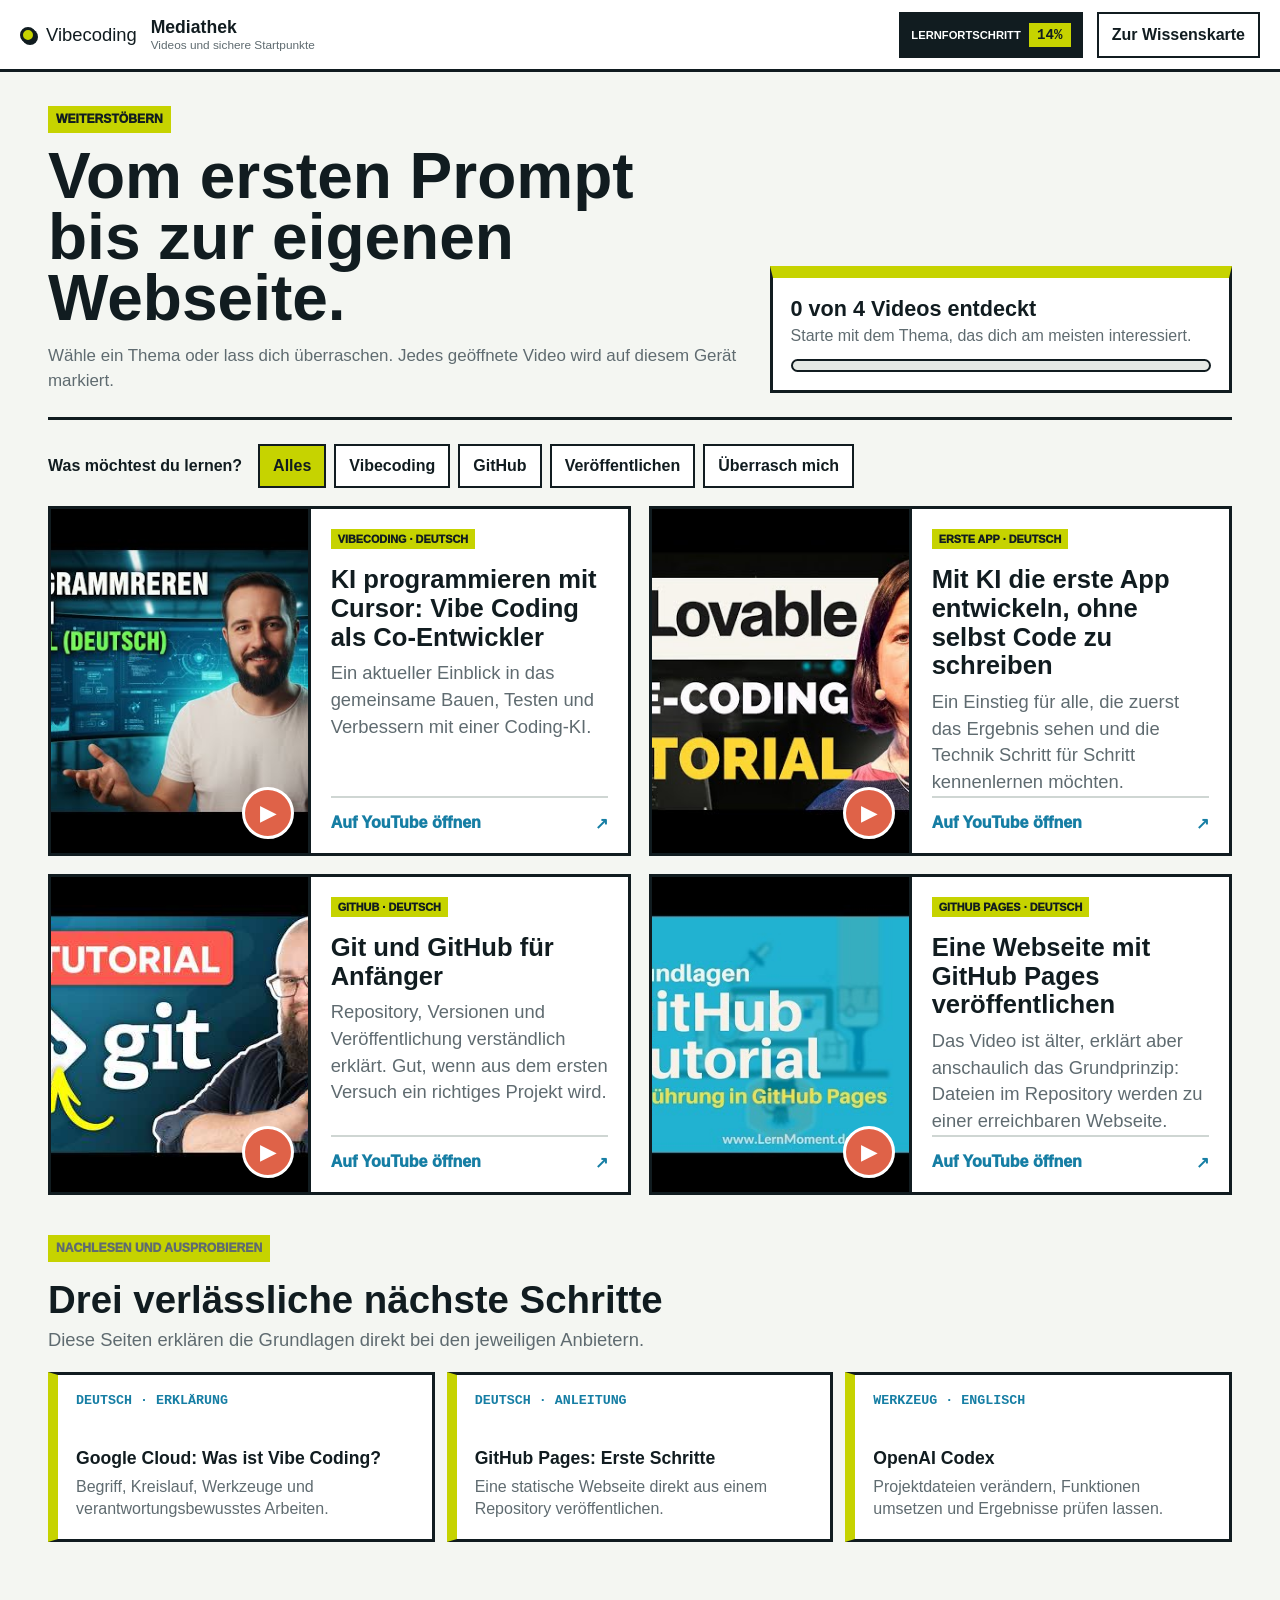
==== mediathek.html @ 38109a40 "Add files via upload" ====
<!doctype html>
<html lang="de-CH">
<head>
  <meta charset="utf-8">
  <meta name="viewport" content="width=device-width, initial-scale=1, viewport-fit=cover">
  <meta name="theme-color" content="#C6D300">
  <meta name="description" content="Deutschsprachige Videos und offizielle Anleitungen zu Vibecoding, GitHub und GitHub Pages.">
  <title>Vibecoding Mediathek</title>
  <link rel="manifest" href="manifest.json?v=4.2.1">
  <link rel="icon" href="icons/icon-192.svg" type="image/svg+xml">
  <link rel="apple-touch-icon" href="icons/icon-180.png">
  <link rel="stylesheet" href="style.css?v=4.2.1">
</head>
<body class="knowledge-page media-page">
  <a class="skip-link" href="#media-content">Zum Inhalt springen</a>

  <header class="media-header">
    <a class="knowledge-brand" href="wissen.html#uebersicht"><span aria-hidden="true"></span>Vibecoding</a>
    <div class="media-header-title"><b>Mediathek</b><span>Videos und sichere Startpunkte</span></div>
    <div class="learning-progress-control">
      <button class="learning-progress-button" id="learning-progress-button" type="button" aria-expanded="false" aria-controls="learning-progress-popover"><span>Lernfortschritt</span><b id="learning-progress-percent">14%</b></button>
      <div class="learning-progress-popover" id="learning-progress-popover" hidden><b id="learning-progress-summary">Schritt 1 von 7</b><span>Zurück zur Lernreise, um weiterzugehen.</span></div>
    </div>
    <a class="media-back" href="wissen.html#uebersicht">Zur Wissenskarte</a>
  </header>

  <main class="media-main" id="media-content">
    <section class="media-intro" aria-labelledby="media-title">
      <div>
        <p class="journey-kicker">Weiterstöbern</p>
        <h1 id="media-title">Vom ersten Prompt bis zur eigenen Webseite.</h1>
        <p>Wähle ein Thema oder lass dich überraschen. Jedes geöffnete Video wird auf diesem Gerät markiert.</p>
      </div>
      <div class="media-progress-card" aria-live="polite">
        <b id="media-progress-title">0 von 4 Videos entdeckt</b>
        <span id="media-progress-copy">Starte mit dem Thema, das dich am meisten interessiert.</span>
        <div class="media-meter" aria-hidden="true"><span id="media-progress-bar"></span></div>
      </div>
    </section>

    <nav class="media-controls" aria-label="Videos filtern">
      <b>Was möchtest du lernen?</b>
      <button class="media-filter is-active" type="button" data-filter="all" aria-pressed="true">Alles</button>
      <button class="media-filter" type="button" data-filter="vibe" aria-pressed="false">Vibecoding</button>
      <button class="media-filter" type="button" data-filter="github" aria-pressed="false">GitHub</button>
      <button class="media-filter" type="button" data-filter="publish" aria-pressed="false">Veröffentlichen</button>
      <button class="media-filter surprise-button" id="surprise-video" type="button">Überrasch mich</button>
    </nav>

    <section class="video-grid" id="video-grid" aria-label="Deutschsprachige Lernvideos">
      <a class="video-card" data-video="IMseojNtxkk" data-topic="vibe" href="https://www.youtube.com/watch?v=IMseojNtxkk" target="_blank" rel="noopener">
        <div class="video-thumb"><img src="images/videos/vibecoding-cursor.jpg" alt="Vorschaubild des Videos über Vibe Coding mit Cursor"><span class="video-play" aria-hidden="true">▶</span></div>
        <div class="video-copy"><span class="video-topic">Vibecoding · Deutsch</span><h2>KI programmieren mit Cursor: Vibe Coding als Co-Entwickler</h2><p>Ein aktueller Einblick in das gemeinsame Bauen, Testen und Verbessern mit einer Coding-KI.</p><span class="video-status"><span class="video-status-text">Auf YouTube öffnen</span><span aria-hidden="true">↗</span></span></div>
      </a>

      <a class="video-card" data-video="yMxw_5gCpaw" data-topic="vibe" href="https://www.youtube.com/watch?v=yMxw_5gCpaw" target="_blank" rel="noopener">
        <div class="video-thumb"><img src="images/videos/vibecoding-erste-app.jpg" alt="Vorschaubild des Tutorials zur ersten App ohne Code"><span class="video-play" aria-hidden="true">▶</span></div>
        <div class="video-copy"><span class="video-topic">Erste App · Deutsch</span><h2>Mit KI die erste App entwickeln, ohne selbst Code zu schreiben</h2><p>Ein Einstieg für alle, die zuerst das Ergebnis sehen und die Technik Schritt für Schritt kennenlernen möchten.</p><span class="video-status"><span class="video-status-text">Auf YouTube öffnen</span><span aria-hidden="true">↗</span></span></div>
      </a>

      <a class="video-card" data-video="a0_AcknhqDY" data-topic="github" href="https://www.youtube.com/watch?v=a0_AcknhqDY" target="_blank" rel="noopener">
        <div class="video-thumb"><img src="images/videos/github-anfaenger.jpg" alt="Vorschaubild des Git- und GitHub-Tutorials für Anfänger"><span class="video-play" aria-hidden="true">▶</span></div>
        <div class="video-copy"><span class="video-topic">GitHub · Deutsch</span><h2>Git und GitHub für Anfänger</h2><p>Repository, Versionen und Veröffentlichung verständlich erklärt. Gut, wenn aus dem ersten Versuch ein richtiges Projekt wird.</p><span class="video-status"><span class="video-status-text">Auf YouTube öffnen</span><span aria-hidden="true">↗</span></span></div>
      </a>

      <a class="video-card" data-video="TvJXACCwkC8" data-topic="github publish" href="https://www.youtube.com/watch?v=TvJXACCwkC8" target="_blank" rel="noopener">
        <div class="video-thumb"><img src="images/videos/github-pages.jpg" alt="Vorschaubild der Einführung in GitHub Pages"><span class="video-play" aria-hidden="true">▶</span></div>
        <div class="video-copy"><span class="video-topic">GitHub Pages · Deutsch</span><h2>Eine Webseite mit GitHub Pages veröffentlichen</h2><p>Das Video ist älter, erklärt aber anschaulich das Grundprinzip: Dateien im Repository werden zu einer erreichbaren Webseite.</p><span class="video-status"><span class="video-status-text">Auf YouTube öffnen</span><span aria-hidden="true">↗</span></span></div>
      </a>
    </section>

    <section class="resource-section" aria-labelledby="resource-title">
      <p class="journey-kicker">Nachlesen und ausprobieren</p>
      <h2 id="resource-title">Drei verlässliche nächste Schritte</h2>
      <p>Diese Seiten erklären die Grundlagen direkt bei den jeweiligen Anbietern.</p>
      <div class="resource-grid">
        <a class="resource-card" data-resource="google-vibe" href="https://cloud.google.com/discover/what-is-vibe-coding?hl=de" target="_blank" rel="noopener"><small>Deutsch · Erklärung</small><b>Google Cloud: Was ist Vibe Coding?</b><span>Begriff, Kreislauf, Werkzeuge und verantwortungsbewusstes Arbeiten.</span></a>
        <a class="resource-card" data-resource="github-pages" href="https://docs.github.com/de/pages/getting-started-with-github-pages" target="_blank" rel="noopener"><small>Deutsch · Anleitung</small><b>GitHub Pages: Erste Schritte</b><span>Eine statische Webseite direkt aus einem Repository veröffentlichen.</span></a>
        <a class="resource-card" data-resource="openai-codex" href="https://openai.com/codex/" target="_blank" rel="noopener"><small>Werkzeug · Englisch</small><b>OpenAI Codex</b><span>Projektdateien verändern, Funktionen umsetzen und Ergebnisse prüfen lassen.</span></a>
      </div>
    </section>
  </main>

  <div class="discovery-toast" id="discovery-toast" role="status" aria-live="polite" hidden></div>
  <script src="mediathek.js?v=4.2.1"></script>
</body>
</html>
---- style.css ----
:root {
  --paper: #f7f8f4;
  --ink: #111c20;
  --muted: #5f6b70;
  --lime: #c6d300;
  --lime-soft: #f2f5c8;
  --blue: #167ea4;
  --blue-soft: #dbeef4;
  --coral: #df6248;
  --coral-soft: #f7ddd6;
  --panel: #ffffff;
  --line: #cfd6d3;
  --border: 3px solid var(--ink);
  --shadow: 6px 6px 0 var(--ink);
  --radius: 6px;
  --display: "Arial Black", "Helvetica Neue", Arial, sans-serif;
  --body: "Segoe UI", Arial, sans-serif;
  --mono: "Cascadia Mono", Consolas, monospace;
}

* { box-sizing: border-box; }
html { min-height: 100%; scroll-behavior: smooth; }
body {
  min-height: 100%;
  margin: 0;
  background: var(--paper);
  color: var(--ink);
  font-family: var(--body);
  letter-spacing: 0;
}
body.deck-page { overflow: hidden; }
button, textarea { font: inherit; }
button, a { -webkit-tap-highlight-color: transparent; }
a { color: inherit; text-decoration-thickness: 2px; text-underline-offset: 4px; }
:focus-visible { outline: 4px solid var(--blue); outline-offset: 4px; }

.skip-link {
  position: fixed;
  z-index: 100;
  top: 12px;
  left: 12px;
  transform: translateY(-180%);
  padding: 10px 14px;
  border: var(--border);
  background: var(--lime);
  font-weight: 800;
}
.skip-link:focus { transform: translateY(0); }

/* Präsentationssteuerung */
.deck-top {
  position: fixed;
  z-index: 40;
  top: 0;
  right: 0;
  left: 0;
  display: grid;
  grid-template-columns: 1fr auto auto auto;
  align-items: center;
  gap: 12px;
  height: 50px;
  padding: 8px 18px;
  pointer-events: none;
}
.progress { height: 8px; overflow: hidden; border: 2px solid var(--ink); background: var(--panel); }
.progress span { display: block; width: 0; height: 100%; background: var(--lime); transition: width 180ms ease; }
.counter {
  min-width: 88px;
  padding: 6px 10px;
  border: 2px solid var(--ink);
  background: var(--panel);
  box-shadow: 3px 3px 0 var(--ink);
  font-family: var(--mono);
  font-size: .875rem;
  font-weight: 800;
  text-align: center;
}
.icon-btn {
  pointer-events: auto;
  width: 40px;
  height: 40px;
  border: 2px solid var(--ink);
  border-radius: 4px;
  background: var(--lime);
  box-shadow: 3px 3px 0 var(--ink);
  color: var(--ink);
  cursor: pointer;
}
.grid-icon { display: grid; grid-template-columns: repeat(2, 8px); place-content: center; gap: 4px; }
.grid-icon span { width: 8px; height: 8px; background: var(--ink); }
.fullscreen-icon { display: grid; place-items: center; font-family: Arial, sans-serif; font-size: 1.6rem; font-weight: 900; line-height: 1; }

.deck { position: relative; width: 100vw; height: 100vh; }
.slide {
  position: absolute;
  inset: 0;
  display: none;
  overflow: hidden;
  padding: 68px 72px 78px;
  background: var(--paper);
}
.slide.is-active { display: block; animation: slide-in 180ms ease-out; }
@keyframes slide-in { from { opacity: 0; transform: translateX(12px); } to { opacity: 1; transform: translateX(0); } }

h1, h2, h3 { min-width: 0; margin: 0; font-family: var(--display); font-weight: 900; letter-spacing: 0; }
h1 { max-width: 980px; font-size: 5.7rem; line-height: .97; }
h2 { max-width: 1160px; font-size: 3.4rem; line-height: 1.03; }
h3 { font-size: 1.5rem; line-height: 1.14; }
p, li { font-size: 1.15rem; line-height: 1.42; }
.lead { max-width: 940px; font-size: 1.45rem; line-height: 1.36; font-weight: 700; }
.eyebrow {
  display: inline-block;
  margin: 0 0 16px;
  padding: 7px 10px;
  border: 2px solid var(--ink);
  border-radius: 3px;
  background: var(--lime);
  box-shadow: 3px 3px 0 var(--ink);
  font-family: var(--mono);
  font-size: .88rem;
  font-weight: 900;
  text-transform: uppercase;
}
.click-hint { margin: 16px 0 0; color: var(--muted); font-size: .95rem; font-weight: 700; }

/* Titelfolie */
.title-slide { padding: 0; }
.title-photo { position: absolute; inset: 0; background: var(--ink) url("images/hero-workshop.png") center / cover no-repeat; }
.title-veil { position: absolute; inset: 0 auto 0 0; width: 63%; background: rgba(17, 28, 32, .93); }
.title-copy { position: relative; z-index: 2; display: grid; align-content: center; width: 60%; height: 100%; padding: 78px 40px 78px 72px; color: #fff; }
.title-copy .lead { margin-bottom: 0; color: #f1f2ea; }
.vibecoding-mark { margin: 0 0 16px; color: var(--lime); font-family: var(--mono); font-size: 1.35rem; font-weight: 900; text-transform: uppercase; }
.title-event-bar { width: fit-content; max-width: 100%; margin: 0 0 28px; padding: 10px 15px; background: var(--lime); color: var(--ink); font-family: var(--mono); font-size: .92rem; font-weight: 950; text-transform: uppercase; }
.title-whisper { margin: 18px 0 0; color: #f1f2ea; font-size: clamp(1rem, 1.45vw, 1.35rem); font-weight: 650; }

/* Wunsch */
.wish-flow { display: grid; grid-template-columns: minmax(0, 1fr) 48px minmax(0, 1fr) 48px minmax(0, 1fr); align-items: center; gap: 16px; margin-top: 58px; }
.wish-flow article { min-height: 230px; padding: 28px; border-top: 11px solid var(--lime); background: var(--panel); }
.wish-flow article:nth-of-type(2) { border-top-color: var(--blue); }
.wish-flow article:nth-of-type(3) { border-top-color: var(--coral); }
.wish-flow span { display: block; color: var(--muted); font-family: var(--mono); font-size: 1.1rem; font-weight: 900; }
.wish-flow strong { display: block; margin-top: 28px; font-family: var(--display); font-size: 2rem; }
.wish-flow small { display: block; margin-top: 12px; color: var(--muted); font-size: 1.05rem; line-height: 1.4; }
.wish-flow article em { display: inline-block; margin-top: 18px; padding: 4px 8px; border: 2px solid var(--ink); background: #fff; font-family: var(--mono); font-style: normal; font-weight: 900; }
.wish-flow > b { display: grid; justify-items: center; gap: 5px; font-size: 2.2rem; text-align: center; }
.wish-flow > b span { color: var(--blue); font-family: var(--mono); font-size: .72rem; text-transform: uppercase; }
.wish-flow > b i { font-style: normal; }

/* Entwicklung der Plattform */
.platform-slide .lead { margin-bottom: 0; }
.platform-timeline { position: relative; display: grid; grid-template-columns: repeat(6, minmax(110px, 1fr)) minmax(120px, .8fr); align-items: start; gap: 0; margin-top: 70px; }
.platform-timeline::before { position: absolute; top: 38px; right: 8%; left: 4%; height: 4px; background: var(--ink); content: ""; }
.platform-step { position: relative; z-index: 1; min-width: 0; border: 0; background: transparent; color: var(--ink); cursor: pointer; text-align: center; }
.platform-step span { display: grid; place-items: center; width: 78px; height: 78px; margin: 0 auto 18px; border: 4px solid var(--ink); border-radius: 50%; background: var(--panel); box-shadow: 5px 5px 0 var(--ink); font-family: var(--mono); font-size: 1.55rem; font-weight: 900; transition: transform 140ms ease, background 140ms ease; }
.platform-step:hover span, .platform-step:focus-visible span { transform: translateY(-5px); background: var(--lime); }
.platform-step b { display: block; font-size: 1.02rem; line-height: 1.2; }
.timeline-more { position: relative; z-index: 1; text-align: center; }
.timeline-more span { display: block; width: 100%; height: 4px; margin-top: 37px; border-top: 4px dotted var(--ink); }
.timeline-more b { display: block; margin-top: 35px; color: var(--muted); font-size: 1rem; }
.platform-preview { position: absolute; z-index: 8; inset: 150px 42px 38px; display: grid; grid-template-rows: auto minmax(0, 1fr); gap: 12px; padding: 18px; border: 4px solid var(--ink); background: rgba(247, 248, 244, .97); box-shadow: 9px 9px 0 var(--lime); pointer-events: none; }
.platform-preview[hidden] { display: none; }
.platform-preview-copy { display: grid; grid-template-columns: 56px minmax(0, 1fr); align-items: center; gap: 14px; }
.platform-preview-copy > span { display: grid; place-items: center; width: 50px; height: 50px; border-radius: 50%; background: var(--ink); color: var(--lime); font-family: var(--mono); font-weight: 900; }
.platform-preview-copy b { display: block; font-family: var(--display); font-size: 1.25rem; }
.platform-preview-copy p { margin: 3px 0 0; color: var(--muted); font-size: .92rem; }
.platform-preview-gallery { display: grid; grid-template-columns: minmax(0, 1fr); align-items: center; justify-items: center; gap: 18px; min-height: 0; }
.platform-preview-gallery.has-two { grid-template-columns: 1fr 1fr; }
.device-frame { display: grid; justify-items: center; min-width: 0; max-width: 100%; height: 100%; margin: 0; }
.device-frame > div { position: relative; display: grid; place-items: center; min-width: 0; max-width: 100%; min-height: 0; overflow: hidden; background: #10181c; }
.device-frame.desktop > div { width: min(100%, 940px); height: calc(100% - 34px); padding: 20px 10px 12px; border: 5px solid #10181c; border-radius: 10px 10px 4px 4px; }
.device-frame.desktop > div::before { position: absolute; top: 7px; left: 50%; width: 7px; height: 7px; border-radius: 50%; background: #9ba5a2; content: ""; transform: translateX(-50%); }
.device-frame.desktop > div::after { position: absolute; right: 25%; bottom: -13px; left: 25%; height: 13px; background: #10181c; content: ""; }
.device-frame.mobile > div { width: min(100%, 245px); height: calc(100% - 34px); padding: 18px 6px; border: 5px solid #10181c; border-radius: 26px; }
.device-frame.mobile > div::before { position: absolute; z-index: 2; top: 6px; left: 50%; width: 46px; height: 5px; border-radius: 8px; background: #75817e; content: ""; transform: translateX(-50%); }
.device-frame img { display: block; width: 100%; height: 100%; background: #fff; object-fit: contain; }
.device-frame figcaption { align-self: end; padding-top: 7px; color: var(--muted); font-size: .74rem; font-weight: 800; text-align: center; }

/* Bild der Woche */
.story-slide { padding: 0; background: var(--ink); color: #fff; }
.story-photo { position: absolute; inset: 0; background: url("images/bild-der-woche-story-tobias.png") center / cover no-repeat; }
.story-copy { position: absolute; z-index: 2; top: 58px; right: 0; left: 0; display: grid; grid-template-columns: minmax(0, 1.2fr) minmax(300px, .8fr); align-items: center; gap: 36px; width: auto; min-height: 0; padding: 20px 72px 22px; background: rgba(17, 28, 32, .89); }
.story-title, .story-action { min-width: 0; }
.story-copy .eyebrow { margin-bottom: 9px; }
.story-copy h2 { font-size: 2.7rem; }
.story-copy .lead { margin: 0; color: #eef0ea; font-size: 1.18rem; }
.switch-link { display: inline-flex; align-items: center; gap: 26px; min-height: 52px; margin-top: 18px; padding: 14px 18px; border: 3px solid #fff; background: var(--lime); color: var(--ink); font-weight: 900; text-decoration: none; }
.story-labels { position: absolute; z-index: 3; right: 0; bottom: 84px; left: 0; display: grid; grid-template-columns: repeat(3, 1fr); gap: 8px; padding: 0 24px; }
.story-labels span { padding: 8px 10px; background: rgba(17, 28, 32, .9); color: #fff; font-size: .95rem; font-weight: 900; text-align: center; }

/* Kreislauf */
.cycle-slide h2 { position: relative; z-index: 2; }
.presentation-cycle { position: relative; width: 580px; height: 580px; margin: 12px auto 0; }
.presentation-cycle-track { position: absolute; inset: 0; transform: rotate(var(--deck-cycle-turn)); transition: transform 650ms cubic-bezier(.2, .85, .25, 1); }
.presentation-cycle .cycle-ring { position: absolute; inset: 82px; border: 5px dashed var(--ink); border-radius: 50%; }
.cycle-node { position: absolute; z-index: 3; display: grid; place-content: center; width: 138px; height: 138px; border: 4px solid var(--ink); border-radius: 50%; background: var(--panel); box-shadow: 5px 5px 0 var(--ink); color: var(--ink); cursor: pointer; text-align: center; transition: transform 140ms ease, background 140ms ease; }
.cycle-node:hover, .cycle-node:focus-visible { transform: scale(1.05); }
.cycle-node.is-active { background: var(--lime); }
.cycle-node.is-active::after { position: absolute; top: -10px; left: 50%; width: 16px; height: 16px; border: 3px solid var(--ink); border-radius: 50%; background: var(--coral); content: ""; transform-origin: 0 79px; animation: cycle-marker 650ms ease both; }
@keyframes cycle-marker { from { transform: rotate(-120deg); } to { transform: rotate(0); } }
.cycle-node-copy { display: grid; place-items: center; }
.cycle-node small { font-family: var(--mono); font-size: .78rem; font-weight: 900; }
.cycle-node b { display: block; margin-top: 4px; font-size: 1rem; }
.cycle-top { top: 6px; left: 221px; }
.cycle-right { top: 221px; right: 6px; }
.cycle-bottom { bottom: 6px; left: 221px; }
.cycle-left { top: 221px; left: 6px; }
.cycle-core { position: absolute; z-index: 2; top: 174px; left: 174px; display: grid; place-content: center; width: 232px; height: 232px; padding: 28px; border-radius: 50%; background: var(--ink); color: #fff; text-align: center; }
.cycle-core strong { color: var(--lime); font-family: var(--display); font-size: 1.45rem; }
.cycle-core p { margin: 12px 0 0; font-size: 1rem; }
.cycle-direction { display: block; margin-bottom: 7px; color: var(--lime); font-size: 1.65rem; font-weight: 900; }

/* Projektordner */
.folder-layout { display: grid; grid-template-columns: minmax(300px, .8fr) minmax(460px, 1.2fr); gap: 70px; align-items: center; max-width: 1120px; margin-top: 44px; }
.folder-shell { position: relative; padding: 52px 24px 20px; border: var(--border); background: var(--lime-soft); box-shadow: var(--shadow); }
.folder-tab { position: absolute; top: -22px; left: -3px; padding: 11px 24px; border: var(--border); background: var(--lime); font-family: var(--mono); font-weight: 900; }
.file-row { display: grid; grid-template-columns: 1fr auto; align-items: center; width: 100%; min-height: 56px; padding: 10px 12px; border: 0; border-bottom: 2px solid var(--line); background: transparent; color: var(--ink); cursor: pointer; text-align: left; }
.file-row:last-child { border-bottom: 0; }
.file-row:hover { background: var(--panel); }
.file-row code { font-family: var(--mono); font-size: 1.05rem; font-weight: 900; }
.file-row span { color: var(--muted); font-weight: 700; }
.file-live-preview { display: grid; grid-template-columns: minmax(280px, .9fr) minmax(260px, 1.1fr); align-items: center; gap: 24px; padding: 22px; border: 3px solid var(--ink); border-left: 12px solid var(--lime); background: #fff; }
.mini-browser { display: grid; grid-template-columns: repeat(3, 8px); gap: 5px; align-content: start; min-height: 245px; padding: 10px; border: 4px solid var(--ink); border-radius: 8px 8px 2px 2px; background: #dce2df; }
.mini-browser > span { width: 8px; height: 8px; border-radius: 50%; background: var(--muted); }
.mini-page { grid-column: 1 / -1; display: grid; align-content: center; justify-items: start; gap: 12px; min-height: 205px; margin-top: 3px; padding: 22px; overflow: hidden; background: #fff; }
.mini-page i { width: 52px; height: 8px; background: var(--lime); }
.mini-page b { font-size: 1.15rem; }
.mini-page p { width: 86%; height: 34px; margin: 0; border-top: 5px solid #dce2df; border-bottom: 5px solid #dce2df; }
.mini-page button { min-height: 34px; padding: 5px 12px; border: 2px solid var(--ink); background: var(--lime); font-weight: 900; }
.file-live-preview[data-file-mode="css"] .mini-page { background: #edf5f7; box-shadow: inset 12px 0 0 var(--blue); }
.file-live-preview[data-file-mode="css"] .mini-page b { color: var(--blue); }
.file-live-preview[data-file-mode="js"] .mini-page button { animation: mini-button 750ms ease infinite alternate; }
.file-live-preview[data-file-mode="images"] .mini-page p { width: 100%; height: 92px; border: 0; background: #e8ece9 url("images/hero-workshop.png") center / contain no-repeat; }
@keyframes mini-button { to { transform: translateX(20px); background: var(--coral); } }
.file-preview-copy span { display: inline-block; padding: 5px 8px; background: var(--ink); color: var(--lime); font-family: var(--mono); font-weight: 900; }
.file-preview-copy b { display: block; margin-top: 17px; font-family: var(--display); font-size: 1.35rem; line-height: 1.2; }
.file-preview-copy p { margin: 11px 0 0; color: var(--muted); line-height: 1.45; }

/* Veröffentlichung */
.publish-routes { display: grid; grid-template-columns: repeat(3, 1fr); gap: 30px; max-width: 1180px; margin-top: 38px; }
.publish-routes article { padding-top: 22px; border-top: 10px solid var(--lime); }
.publish-routes article:nth-child(2) { border-top-color: var(--blue); }
.publish-routes article:nth-child(3) { border-top-color: var(--coral); }
.route-number { margin: 0 0 12px; color: var(--muted); font-family: var(--mono); font-weight: 900; }
.publish-routes h3 { font-size: 2rem; }
.publish-routes ol { padding-left: 24px; }
.publish-routes li { margin: 8px 0; }
.publish-routes a { display: inline-flex; align-items: center; min-height: 44px; margin-top: 6px; font-weight: 900; }

/* Unterrichtsideen */
.idea-circles { display: grid; grid-template-columns: repeat(6, 150px); justify-content: center; gap: 22px; margin-top: 82px; }
.idea-circles span { display: grid; place-items: center; width: 150px; height: 150px; padding: 18px; border: 4px solid var(--ink); border-radius: 50%; background: var(--panel); box-shadow: 6px 6px 0 var(--ink); font-family: var(--display); font-size: 1.05rem; line-height: 1.18; text-align: center; }
.idea-circles span:nth-child(2), .idea-circles span:nth-child(5) { background: var(--lime); }
.idea-circles span:nth-child(3), .idea-circles span:nth-child(6) { background: var(--blue-soft); }

/* Werkzeuge und Prompt */
.quick-tools { display: grid; grid-template-columns: repeat(3, 1fr); gap: 18px; max-width: 1040px; margin-top: 44px; }
.quick-tools a { min-height: 104px; padding: 18px 20px; border-left: 9px solid var(--lime); background: var(--panel); text-decoration: none; }
.quick-tools a:hover { outline: 3px solid var(--ink); }
.quick-tools b { display: block; font-family: var(--display); font-size: 1.35rem; }
.quick-tools span { display: block; margin-top: 7px; color: var(--muted); }
.prompt-strip { position: relative; max-width: 1040px; margin-top: 30px; border: var(--border); background: var(--ink); color: #fff; }
.prompt-strip pre { min-height: 140px; margin: 0; padding: 24px 210px 24px 24px; white-space: pre-wrap; font-family: var(--mono); font-size: 1rem; line-height: 1.55; }
.copy-btn { position: absolute; top: 22px; right: 22px; min-height: 46px; padding: 10px 14px; border: 2px solid #fff; background: var(--lime); color: var(--ink); font-weight: 900; cursor: pointer; }

/* Einordnung */
.balance-grid { display: grid; grid-template-columns: 1fr 1fr; gap: 28px; max-width: 1100px; margin-top: 42px; }
.balance-grid article { min-height: 168px; padding: 26px; border: var(--border); }
.balance-grid .positive { background: var(--lime-soft); }
.balance-grid .careful { background: var(--coral-soft); }
.balance-grid p { margin-bottom: 0; }
.balance-grid ul { margin: 14px 0 0; padding-left: 22px; }
.balance-grid li { margin: 10px 0; }
blockquote { max-width: 1080px; margin: 34px 0 0; padding: 20px 24px; border-left: 10px solid var(--lime); background: var(--panel); font-size: 1.35rem; font-weight: 800; line-height: 1.42; }

/* Rückkehr zu Codex */
.check-slide { background: var(--ink); color: #fff; }
.check-slide .lead { color: #e6e9e6; }
.deploy-keywords { display: flex; flex-wrap: wrap; gap: 10px; margin-top: 28px; }
.deploy-keywords span { padding: 9px 12px; border: 2px solid #fff; background: transparent; color: #fff; font-family: var(--mono); font-size: .9rem; font-weight: 900; }
.control-note { max-width: 860px; margin-top: 46px; padding: 28px; border-left: 12px solid var(--lime); background: #1b2a2f; }
.control-note b { color: var(--lime); font-family: var(--display); font-size: 1.45rem; }
.control-note p { margin-bottom: 0; }
.folder-open-button { min-height: 46px; margin-top: 18px; padding: 10px 14px; border: 2px solid #fff; background: var(--lime); color: var(--ink); cursor: pointer; font-weight: 900; }
.folder-open-status { color: #cbd4d0; font-family: var(--mono); font-size: .77rem; overflow-wrap: anywhere; }

/* Grösster Vorteil */
.possibility-slide { background: var(--ink); color: #fff; }
.possibility-slide h2 { max-width: 1120px; }
.possibility-lead { max-width: 900px; margin: 20px 0 0; color: #e6e9e6; font-size: 1.35rem; font-weight: 700; }
.possibility-scale { display: grid; grid-template-columns: repeat(3, 1fr); gap: 18px; margin-top: 42px; }
.possibility-scale article { min-height: 180px; padding: 24px; border-top: 11px solid var(--lime); background: #fff; color: var(--ink); }
.possibility-scale article:nth-child(2) { border-top-color: #69b7d2; }
.possibility-scale article:nth-child(3) { border-top-color: var(--coral); }
.possibility-scale span { display: block; margin-bottom: 24px; color: var(--muted); font-family: var(--mono); font-weight: 900; text-transform: uppercase; }
.possibility-scale h3 { font-size: 1.55rem; }
.possibility-note { margin-top: 28px; color: var(--lime); font-size: 1.15rem; font-weight: 900; }
.possibility-quote-slide { display: none; place-items: center; text-align: center; }
.possibility-quote-slide.is-active { display: grid; }
.possibility-quote-slide blockquote { max-width: 980px; margin: 0; border: 0; color: #fff; font-family: var(--display); font-size: clamp(2.1rem, 4vw, 4.7rem); font-style: normal; font-weight: 850; line-height: 1.08; }
.possibility-quote-slide blockquote::before { display: block; width: 84px; height: 9px; margin: 0 auto 32px; background: var(--lime); content: ""; }

/* QR-Abschluss */
.knowledge-slide { grid-template-columns: minmax(0, 1fr) 360px; align-items: center; gap: 70px; }
.knowledge-slide.is-active { display: grid; }
.knowledge-actions { display: flex; flex-wrap: wrap; align-items: center; gap: 24px; margin-top: 34px; }
.knowledge-actions > a { display: inline-flex; align-items: center; min-height: 46px; }
.mega-link { gap: 34px; padding: 16px 20px; border: var(--border); background: var(--lime); box-shadow: 5px 5px 0 var(--ink); font-weight: 900; text-decoration: none; }
.qr-wrap { display: grid; justify-items: center; }
.qr-wrap { color: var(--ink); text-decoration: none; }
.qr-code { min-width: 340px; min-height: 340px; padding: 12px; border: var(--border); background: #fff; box-shadow: var(--shadow); }
.qr-code canvas, .qr-code img, .qr-code svg { display: block; width: 100%; max-width: 100%; height: auto; }
.qr-url { max-width: 360px; margin: 20px 0 0; overflow-wrap: anywhere; font-family: var(--mono); font-size: .78rem; text-align: center; }
.thank-you { max-width: 700px; margin-top: 34px; padding-top: 20px; border-top: 7px solid var(--lime); font-size: 1.45rem; font-weight: 900; }

/* Navigation */
.deck-actions { position: fixed; z-index: 45; right: 18px; bottom: 18px; display: flex; gap: 10px; }
.nav-btn { display: grid; place-items: center; width: 50px; height: 50px; border: 2px solid var(--ink); background: var(--panel); box-shadow: 4px 4px 0 var(--ink); color: var(--ink); font-size: 1.3rem; font-weight: 900; cursor: pointer; }
.nav-btn.primary { background: var(--lime); }
.nav-btn:disabled { opacity: .35; cursor: default; }

/* Dialoge */
dialog { color: var(--ink); }
dialog::backdrop { background: rgba(17, 28, 32, .84); backdrop-filter: blur(5px); }
.overview { width: min(1040px, 92vw); max-height: 88vh; padding: 0; border: var(--border); background: var(--paper); box-shadow: var(--shadow); }
.overview form { padding: 28px; }
.overview-head { display: flex; align-items: center; justify-content: space-between; gap: 20px; }
.overview-head h2 { font-size: 2rem; }
.close-btn { min-height: 44px; padding: 8px 12px; border: 2px solid var(--ink); background: var(--panel); font-weight: 800; cursor: pointer; }
.overview-grid { display: grid; grid-template-columns: repeat(3, 1fr); gap: 12px; margin-top: 24px; }
.overview-card { min-height: 88px; padding: 14px; border: 2px solid var(--line); background: var(--panel); font-weight: 800; cursor: pointer; text-align: left; }
.overview-card small { display: block; margin-bottom: 10px; color: var(--muted); font-family: var(--mono); }
.overview-card.is-active { border-color: var(--ink); background: var(--lime); }
.dialog-close { position: absolute; z-index: 2; top: 20px; right: 20px; display: grid; place-items: center; width: 46px; height: 46px; border: 2px solid var(--ink); border-radius: 50%; background: var(--lime); font-size: 1.6rem; font-weight: 900; cursor: pointer; }
.platform-dialog, .file-dialog { width: min(1240px, 95vw); max-height: 92vh; padding: 32px 34px; overflow: auto; border: var(--border); background: var(--paper); box-shadow: var(--shadow); }
.platform-dialog h2, .file-dialog h2 { font-size: 2.55rem; }
.dialog-lead, .file-dialog-lead { max-width: 900px; font-size: 1.25rem; font-weight: 700; }
.platform-gallery { display: grid; grid-template-columns: minmax(0, 1fr); gap: 18px; margin-top: 24px; }
.platform-gallery.has-two { grid-template-columns: 1fr 1fr; }
.platform-gallery figure { min-width: 0; margin: 0; }
.platform-gallery img { display: block; width: 100%; height: min(58vh, 660px); border: 2px solid var(--line); background: #fff; object-fit: contain; }
.platform-gallery.has-two img { height: min(52vh, 590px); }
.platform-gallery figcaption { padding: 10px 4px 0; color: var(--muted); font-weight: 700; }
.file-dialog-body { display: grid; grid-template-columns: 1fr 1fr; gap: 28px; margin-top: 26px; }
.file-dialog-body > div { padding: 24px; border-top: 9px solid var(--lime); background: var(--panel); }
.file-dialog-body > div:last-child { border-top-color: var(--blue); }
.file-dialog-body li { margin: 8px 0; }

/* Wissensseite */
.knowledge-page { overflow-x: hidden; }
.knowledge-header { position: sticky; z-index: 20; top: 0; display: flex; align-items: center; justify-content: space-between; gap: 24px; padding: 12px max(24px, calc((100vw - 1160px) / 2)); border-bottom: 3px solid var(--ink); background: var(--panel); }
.knowledge-brand { display: inline-flex; align-items: center; min-height: 44px; font-family: var(--display); font-size: 1.15rem; text-decoration: none; }
.knowledge-tabs { display: flex; flex-wrap: wrap; gap: 6px; }
.knowledge-tabs a { display: inline-flex; align-items: center; min-height: 44px; padding: 7px 10px; border: 2px solid transparent; font-size: .88rem; font-weight: 800; text-decoration: none; }
.knowledge-tabs a:hover, .knowledge-tabs a:focus-visible { border-color: var(--ink); background: var(--lime); }
.knowledge-main section { scroll-margin-top: 84px; }
.knowledge-hero { min-height: 65vh; display: grid; grid-template-columns: minmax(0, 1.15fr) minmax(300px, .85fr); align-items: center; gap: 64px; padding: 76px max(28px, calc((100vw - 1160px) / 2)); background: var(--ink); color: #fff; }
.knowledge-hero > * { min-width: 0; }
.knowledge-hero h1 { font-size: 4.7rem; }
.knowledge-hero p { max-width: 760px; color: #e6e9e6; font-size: 1.25rem; }
.definition-box { padding: 26px; border: 3px solid #fff; border-left: 14px solid var(--lime); background: #17252a; }
.definition-box b { display: block; margin-bottom: 10px; color: var(--lime); font-family: var(--display); font-size: 1.4rem; }
.knowledge-section { padding: 72px max(28px, calc((100vw - 1160px) / 2)); }
.knowledge-section.alt { background: #eef1ed; }
.knowledge-section h2 { font-size: 2.75rem; }
.section-lead { max-width: 820px; color: var(--muted); font-size: 1.25rem; }
.knowledge-cycle { display: grid; grid-template-columns: repeat(4, 1fr); gap: 22px; margin-top: 34px; }
.knowledge-cycle article { padding-top: 18px; border-top: 9px solid var(--lime); }
.knowledge-cycle article:nth-child(2) { border-top-color: var(--blue); }
.knowledge-cycle article:nth-child(3) { border-top-color: var(--coral); }
.knowledge-cycle article:nth-child(4) { border-top-color: var(--ink); }
.knowledge-cycle span { font-family: var(--mono); font-weight: 900; }
.knowledge-cycle h3 { margin-top: 14px; }
.start-check { display: grid; grid-template-columns: 1fr 1fr; gap: 32px; margin-top: 34px; }
.start-check > div { padding: 24px; border-top: 8px solid var(--lime); background: var(--panel); }
.start-check > div:last-child { border-top-color: var(--coral); }
.start-check li { margin: 8px 0; }
.knowledge-ideas { display: grid; grid-template-columns: repeat(3, 1fr); gap: 16px; margin-top: 32px; }
.knowledge-ideas article { min-height: 140px; padding: 20px; border-left: 8px solid var(--lime); background: var(--panel); }
.knowledge-ideas p { margin-bottom: 0; color: var(--muted); }
.prompt-formula { display: grid; grid-template-columns: repeat(4, 1fr); gap: 14px; margin-top: 30px; }
.prompt-formula article { padding: 18px; border-top: 7px solid var(--ink); background: var(--panel); }
.prompt-formula span { font-family: var(--mono); font-weight: 900; }
.knowledge-prompt { position: relative; margin-top: 28px; border: var(--border); background: var(--ink); color: #fff; }
.knowledge-prompt pre { min-height: 180px; margin: 0; padding: 26px 210px 26px 26px; white-space: pre-wrap; font-family: var(--mono); font-size: .95rem; line-height: 1.6; }
.github-steps { display: grid; grid-template-columns: repeat(5, 1fr); gap: 12px; margin-top: 32px; }
.github-steps article { min-height: 160px; padding: 18px; border-top: 8px solid var(--lime); background: var(--panel); }
.github-steps span { font-family: var(--mono); font-weight: 900; }
.github-note { max-width: 940px; margin-top: 26px; padding: 18px 22px; border-left: 9px solid var(--coral); background: var(--coral-soft); font-weight: 700; }
.knowledge-tools { display: grid; grid-template-columns: repeat(3, 1fr); gap: 16px; margin-top: 30px; }
.knowledge-tools a { min-height: 108px; padding: 18px; border-bottom: 7px solid var(--lime); background: var(--panel); text-decoration: none; }
.knowledge-tools a:hover { outline: 3px solid var(--ink); }
.knowledge-tools b { display: block; font-family: var(--display); font-size: 1.15rem; }
.knowledge-tools span { display: block; margin-top: 7px; color: var(--muted); }
.safety-list { display: grid; grid-template-columns: repeat(2, 1fr); gap: 0 30px; max-width: 1000px; margin-top: 28px; padding: 0; list-style: none; counter-reset: safety; }
.safety-list li { counter-increment: safety; padding: 17px 0; border-bottom: 2px solid var(--line); }
.safety-list li::before { margin-right: 12px; color: var(--blue); content: counter(safety, decimal-leading-zero); font-family: var(--mono); font-weight: 900; }
.start-panel { display: flex; flex-wrap: wrap; align-items: center; justify-content: space-between; gap: 28px; padding: 36px; border: var(--border); background: var(--lime); }
.start-panel h2 { max-width: 760px; }
.start-panel a { display: inline-flex; align-items: center; min-height: 46px; padding: 12px 16px; border: var(--border); background: var(--ink); color: #fff; font-weight: 900; text-decoration: none; }
.knowledge-footer { padding: 34px max(28px, calc((100vw - 1160px) / 2)); background: var(--ink); color: #fff; }
.knowledge-footer a { display: inline-flex; align-items: center; min-height: 44px; color: var(--lime); }

@media (max-height: 780px) and (min-width: 901px) {
  .slide { padding-top: 58px; padding-bottom: 64px; }
  h1 { font-size: 5.15rem; }
  h2 { font-size: 3rem; }
  .lead { font-size: 1.25rem; }
  .wish-flow { margin-top: 38px; }
  .wish-flow article { min-height: 190px; }
  .platform-timeline { margin-top: 46px; }
  .story-copy { top: 52px; padding: 14px 72px 16px; }
  .story-copy h2 { font-size: 2.25rem; }
  .story-copy .lead { font-size: 1rem; }
  .switch-link { min-height: 46px; margin-top: 10px; padding-block: 10px; }
  .presentation-cycle { width: 520px; height: 520px; margin-top: 0; }
  .cycle-ring { inset: 72px; }
  .cycle-node { width: 124px; height: 124px; }
  .cycle-top { top: 4px; left: 198px; }
  .cycle-right { top: 198px; right: 4px; }
  .cycle-bottom { bottom: 4px; left: 198px; }
  .cycle-left { top: 198px; left: 4px; }
  .cycle-core { top: 158px; left: 158px; width: 204px; height: 204px; padding: 22px; }
  .folder-layout { margin-top: 30px; }
  .idea-circles { margin-top: 48px; }
  .publish-routes { margin-top: 30px; }
}

@media (max-width: 900px) {
  body.deck-page { overflow: hidden; }
  .deck-top { gap: 8px; padding-inline: 10px; }
  .progress { min-width: 30px; }
  .counter { min-width: 74px; }
  .slide { overflow-y: auto; padding: 62px 20px 92px; }
  .title-slide, .story-slide { padding: 0; }
  h1 { overflow-wrap: anywhere; font-size: 3rem; }
  h2 { overflow-wrap: anywhere; font-size: 2.15rem; }
  h3 { font-size: 1.25rem; }
  p, li { font-size: 1rem; }
  .lead { font-size: 1.17rem; }
  .title-veil { width: 100%; background: rgba(17, 28, 32, .84); }
  .title-copy { width: 100%; min-width: 0; padding: 76px 22px 96px; }
  .wish-flow { grid-template-columns: 1fr; margin-top: 28px; }
  .wish-flow > b i { transform: rotate(90deg); }
  .wish-flow article { min-height: 0; }
  .platform-timeline { grid-template-columns: repeat(2, 1fr); gap: 28px 10px; margin-top: 36px; }
  .platform-timeline::before { display: none; }
  .platform-step span { width: 64px; height: 64px; }
  .platform-preview { display: none !important; }
  .timeline-more { grid-column: 1 / -1; }
  .timeline-more span { margin-top: 0; }
  .timeline-more b { margin-top: 12px; }
  .story-photo { position: relative; display: block; width: 100%; aspect-ratio: 16 / 9; margin-top: 50px; background-size: cover; }
  .story-copy { position: relative; top: auto; display: block; width: 100%; min-height: 0; padding: 24px 22px 112px; background: var(--ink); }
  .story-copy h2 { font-size: 2.15rem; }
  .story-copy .lead { margin-top: 18px; font-size: 1.05rem; }
  .story-labels { top: calc(50px + (100vw * .5625) - 42px); bottom: auto; left: 0; padding: 0 8px; }
  .story-labels span { padding: 6px 4px; font-size: .75rem; }
  .presentation-cycle { width: 350px; height: 350px; margin: 18px auto 0; }
  .cycle-ring { inset: 54px; border-width: 4px; }
  .cycle-node { width: 92px; height: 92px; border-width: 3px; box-shadow: 3px 3px 0 var(--ink); }
  .cycle-node b { font-size: .75rem; }
  .cycle-top { top: 0; left: 129px; }
  .cycle-right { top: 129px; right: 0; }
  .cycle-bottom { bottom: 0; left: 129px; }
  .cycle-left { top: 129px; left: 0; }
  .cycle-core { top: 106px; left: 106px; width: 138px; height: 138px; padding: 15px; }
  .cycle-core strong { font-size: .95rem; }
  .cycle-core p { font-size: .72rem; }
  .folder-layout, .publish-routes, .quick-tools, .balance-grid, .possibility-scale, .knowledge-slide, .file-dialog-body, .knowledge-hero, .knowledge-cycle, .start-check, .knowledge-ideas, .prompt-formula, .knowledge-tools, .safety-list { grid-template-columns: 1fr; }
  .folder-layout { gap: 34px; margin-top: 40px; }
  .file-live-preview { grid-template-columns: 1fr; }
  .publish-routes { gap: 30px; }
  .idea-circles { grid-template-columns: repeat(2, 132px); gap: 18px; margin-top: 34px; }
  .idea-circles span { width: 132px; height: 132px; font-size: .92rem; }
  .quick-tools { margin-top: 28px; }
  .prompt-strip pre, .knowledge-prompt pre { min-height: 0; padding: 82px 18px 22px; font-size: .84rem; }
  .copy-btn { top: 16px; right: 16px; }
  blockquote { font-size: 1.15rem; }
  .possibility-scale { margin-top: 30px; }
  .possibility-scale article { min-height: 0; }
  .knowledge-slide { align-content: start; gap: 34px; }
  .qr-code { min-width: 280px; min-height: 280px; }
  .overview-grid { grid-template-columns: 1fr 1fr; }
  .platform-dialog, .file-dialog { padding: 28px 18px; }
  .platform-dialog h2, .file-dialog h2 { font-size: 2rem; }
  .platform-gallery.has-two { grid-template-columns: 1fr; }
  .platform-gallery img, .platform-gallery.has-two img { height: auto; max-height: 58vh; }
  .knowledge-header { position: static; align-items: flex-start; flex-direction: column; }
  .knowledge-tabs { width: 100%; flex-wrap: nowrap; overflow-x: auto; padding-bottom: 4px; }
  .knowledge-tabs a { white-space: nowrap; }
  .knowledge-hero { min-height: auto; padding-top: 54px; padding-bottom: 54px; }
  .knowledge-hero h1 { overflow-wrap: anywhere; font-size: 3rem; }
  .knowledge-section { padding-top: 52px; padding-bottom: 52px; }
  .knowledge-section h2 { font-size: 2.1rem; }
  .github-steps { grid-template-columns: 1fr; }
  .github-steps article { min-height: 0; }
}

@media (max-width: 520px) {
  .icon-btn { width: 38px; height: 38px; }
  .deck-actions { right: 12px; bottom: 12px; }
  .nav-btn { width: 46px; height: 46px; }
  .overview-grid { grid-template-columns: 1fr; }
  .knowledge-actions { align-items: flex-start; flex-direction: column; }
  .start-panel { padding: 26px 18px; }
}

/* Wissensseite 3.1 */
.knowledge-progress { position: fixed; z-index: 70; top: 0; right: 0; left: 0; height: 5px; background: transparent; pointer-events: none; }
.knowledge-progress span { display: block; width: 0; height: 100%; background: var(--lime); transition: width 100ms linear; }
.knowledge-header { display: grid; grid-template-columns: auto minmax(0, 1fr) auto; align-items: center; gap: 20px; padding-block: 10px; }
.knowledge-brand { gap: 10px; }
.knowledge-brand > span { width: 16px; height: 16px; border: 3px solid var(--ink); border-radius: 50%; background: var(--lime); box-shadow: 2px 2px 0 var(--ink); }
.knowledge-tabs { justify-content: center; }
.header-install, .hero-actions button, .hero-actions a, .native-install, .install-nudge > button:not(.nudge-close), .final-try button { display: inline-flex; align-items: center; justify-content: center; min-height: 46px; padding: 10px 15px; border: 2px solid var(--ink); background: var(--lime); color: var(--ink); font-weight: 900; text-decoration: none; cursor: pointer; }
.knowledge-hero { min-height: 72svh; grid-template-columns: minmax(0, 1.25fr) minmax(320px, .75fr); gap: 74px; }
.knowledge-hero h1 { max-width: 860px; font-size: 4.4rem; }
.knowledge-hero-copy > p:not(.eyebrow) { max-width: 780px; }
.hero-actions { display: flex; flex-wrap: wrap; gap: 12px; margin-top: 28px; }
.hero-actions a { background: var(--lime); }
.hero-actions button { border-color: #fff; background: transparent; color: #fff; }
.hero-facts { display: flex; flex-wrap: wrap; gap: 8px; margin-top: 24px; }
.hero-facts span { padding: 7px 9px; border: 1px solid #68767a; color: #e8ece9; font-size: .84rem; font-weight: 800; }
.definition-box small { display: block; color: #cfd8d5; font-size: .95rem; line-height: 1.5; }
.pwa-invite { display: grid; grid-template-columns: minmax(0, 1fr) minmax(420px, .85fr); align-items: center; gap: 48px; padding: 54px max(28px, calc((100vw - 1160px) / 2)); border-bottom: 3px solid var(--ink); background: var(--lime); }
.pwa-invite h2 { max-width: 650px; font-size: 2.6rem; }
.pwa-invite p:not(.eyebrow) { margin-bottom: 0; }
.pwa-invite .eyebrow { background: #fff; }
.platform-help { display: grid; grid-template-columns: 1fr 1fr; gap: 12px; }
.platform-help button { min-height: 128px; padding: 18px; border: 3px solid var(--ink); background: #fff; color: var(--ink); cursor: pointer; text-align: left; }
.platform-help button:hover, .platform-help button:focus-visible { transform: translateY(-3px); box-shadow: 5px 5px 0 var(--ink); }
.platform-help b, .platform-help span { display: block; }
.platform-help b { font-family: var(--display); font-size: 1.25rem; }
.platform-help span { margin-top: 9px; color: var(--muted); line-height: 1.35; }
.starter-ideas { display: grid; grid-template-columns: repeat(4, 1fr); gap: 12px; margin-top: 30px; }
.starter-ideas article { padding: 18px; border-left: 8px solid var(--lime); background: #fff; }
.starter-ideas b, .starter-ideas span { display: block; }
.starter-ideas b { font-size: 1.08rem; }
.starter-ideas span { margin-top: 7px; color: var(--muted); }
.github-steps { grid-template-columns: repeat(4, 1fr); }
.text-link { display: inline-flex; align-items: center; min-height: 46px; margin-top: 16px; font-weight: 900; }
.knowledge-tools { grid-template-columns: repeat(4, 1fr); }
.final-try { padding-top: 40px; }
.start-panel > div:last-child { display: flex; flex-wrap: wrap; gap: 10px; }
.start-panel button { background: #fff; }
.install-dialog { width: min(620px, 92vw); max-height: 88vh; padding: 30px; overflow: auto; border: var(--border); background: var(--paper); box-shadow: var(--shadow); }
.install-dialog h2 { padding-right: 54px; font-size: 2.3rem; }
.install-steps { display: grid; gap: 12px; margin-top: 24px; counter-reset: install; }
.install-steps p { position: relative; margin: 0; padding: 16px 16px 16px 58px; border-bottom: 2px solid var(--line); counter-increment: install; }
.install-steps p::before { position: absolute; top: 13px; left: 0; display: grid; place-items: center; width: 40px; height: 40px; border: 2px solid var(--ink); border-radius: 50%; background: var(--lime); content: counter(install); font-family: var(--mono); font-weight: 900; }
.native-install { margin-top: 22px; }
.install-nudge { position: fixed; z-index: 65; right: 18px; bottom: 18px; display: grid; grid-template-columns: 1fr auto auto; align-items: center; gap: 14px; width: min(500px, calc(100vw - 36px)); padding: 14px; border: 3px solid var(--ink); background: #fff; box-shadow: 6px 6px 0 var(--ink); }
.install-nudge b, .install-nudge span { display: block; }
.install-nudge span { margin-top: 3px; color: var(--muted); font-size: .88rem; }
.nudge-close { display: grid; place-items: center; width: 42px; height: 42px; border: 0; background: transparent; color: var(--ink); font-size: 1.55rem; cursor: pointer; }
.reveal-ready .reveal { opacity: 0; transform: translateY(18px); transition: opacity 450ms ease, transform 450ms ease; }
.reveal-ready .reveal.is-visible { opacity: 1; transform: translateY(0); }

@media (max-width: 900px) {
  .knowledge-header { position: sticky; grid-template-columns: minmax(0, 1fr) auto; gap: 8px; padding: 10px 14px 8px; }
  .knowledge-brand { grid-row: 1; grid-column: 1; font-size: 1.05rem; }
  .header-install { grid-row: 1; grid-column: 2; min-height: 42px; padding: 7px 10px; font-size: .82rem; }
  .knowledge-tabs { grid-row: 2; grid-column: 1 / -1; display: grid; grid-template-columns: repeat(4, 1fr); width: 100%; margin-inline: 0; overflow: hidden; }
  .knowledge-tabs a { justify-content: center; min-height: 40px; padding: 5px 4px; font-size: .78rem; text-align: center; }
  .knowledge-hero { min-height: auto; grid-template-columns: 1fr; gap: 34px; padding: 48px 20px 44px; }
  .knowledge-hero h1 { font-size: 2.75rem; line-height: 1; }
  .knowledge-hero p { font-size: 1.08rem; }
  .hero-actions { display: grid; grid-template-columns: 1fr; }
  .hero-actions > * { width: 100%; }
  .hero-facts { gap: 6px; }
  .definition-box { padding: 20px; }
  .pwa-invite { grid-template-columns: 1fr; gap: 26px; padding: 40px 18px; }
  .pwa-invite h2 { font-size: 2rem; }
  .platform-help { grid-template-columns: 1fr; }
  .platform-help button { min-height: 96px; }
  .knowledge-section { padding: 48px 18px; }
  .knowledge-cycle, .starter-ideas, .prompt-formula, .github-steps, .knowledge-tools, .safety-list { grid-template-columns: 1fr; }
  .knowledge-cycle, .starter-ideas, .prompt-formula, .github-steps, .knowledge-tools { gap: 10px; }
  .knowledge-cycle article, .github-steps article { min-height: 0; padding: 16px 0 18px; }
  .starter-ideas article { min-height: 88px; }
  .knowledge-prompt pre { padding: 78px 16px 20px; font-size: .82rem; line-height: 1.55; }
  .github-note { padding: 16px; }
  .knowledge-tools a { min-height: 94px; }
  .start-panel { display: block; padding: 26px 18px; }
  .start-panel > div:last-child { display: grid; margin-top: 24px; }
  .start-panel a, .start-panel button { width: 100%; justify-content: center; }
  .knowledge-footer { padding: 28px 18px 112px; }
  .install-nudge { right: 10px; bottom: calc(10px + env(safe-area-inset-bottom)); grid-template-columns: minmax(0, 1fr) auto auto; gap: 8px; width: calc(100vw - 20px); padding: 10px; }
  .install-nudge > button:not(.nudge-close) { min-height: 42px; padding: 7px 10px; font-size: .84rem; }
  .install-nudge .nudge-close { width: 42px; height: 42px; }
}

@media (max-width: 420px) {
  .knowledge-hero h1 { font-size: 2.35rem; }
  .knowledge-section h2, .pwa-invite h2 { font-size: 1.85rem; }
  .hero-facts span { font-size: .76rem; }
  .install-dialog { padding: 24px 18px; }
  .install-dialog h2 { font-size: 1.9rem; }
  .install-nudge span { display: none; }
}

@media (max-width: 350px) {
  .knowledge-tabs { grid-template-columns: repeat(2, 1fr); }
}

@media (prefers-reduced-motion: reduce) {
  *, *::before, *::after { animation-duration: .01ms !important; transition-duration: .01ms !important; scroll-behavior: auto !important; }
}

/* Geführte Wissensreise 4.1 */
.journey-page {
  display: grid;
  grid-template-rows: auto minmax(0, 1fr) auto;
  width: 100%;
  height: 100dvh;
  overflow: hidden;
  background: #f4f6f2;
}
.journey-page button, .journey-page a, .journey-page input, .journey-page summary { border-radius: 6px; }
.journey-page button { font: inherit; }
.journey-header.knowledge-header {
  position: relative;
  z-index: 30;
  top: auto;
  display: grid;
  grid-template-columns: minmax(150px, auto) minmax(180px, 1fr) auto auto auto;
  gap: 12px;
  min-height: 72px;
  padding: 10px max(20px, calc((100vw - 1240px) / 2));
  border-bottom: 3px solid var(--ink);
  background: #fff;
}
.journey-header .knowledge-brand { gap: 10px; min-height: 46px; color: var(--ink); font-size: 1.22rem; }
.journey-header .knowledge-brand > span { width: 18px; height: 18px; border: 3px solid var(--ink); border-radius: 50%; background: var(--lime); box-shadow: 2px 2px 0 var(--ink); }
.journey-status { display: grid; grid-template-columns: auto minmax(110px, 1fr); align-items: center; gap: 13px; min-width: 0; }
.journey-status > span { color: var(--muted); font-family: var(--mono); font-size: .78rem; font-weight: 900; white-space: nowrap; }
.journey-progress { height: 10px; overflow: hidden; border: 2px solid var(--ink); border-radius: 20px; background: #e5e9e5; }
.journey-progress span { display: block; width: 14.285%; height: 100%; background: var(--lime); transition: width 320ms ease; }
.learning-progress-control { position: relative; }
.learning-progress-button { display: grid; grid-template-columns: auto auto; align-items: center; gap: 8px; min-height: 46px; padding: 7px 10px; border: 2px solid var(--ink); background: var(--ink); color: #fff; cursor: pointer; }
.learning-progress-button span { font-size: .7rem; font-weight: 900; text-transform: uppercase; }
.learning-progress-button b { min-width: 42px; padding: 4px 6px; background: var(--lime); color: var(--ink); font-family: var(--mono); font-size: .88rem; text-align: center; }
.learning-progress-button:hover, .learning-progress-button:focus-visible { outline: 3px solid var(--lime); outline-offset: 2px; }
.learning-progress-popover { position: absolute; z-index: 70; top: calc(100% + 8px); right: 0; width: 240px; padding: 13px 14px; border: 2px solid var(--ink); background: #fff; box-shadow: 5px 5px 0 var(--lime); }
.learning-progress-popover[hidden] { display: none; }
.learning-progress-popover b, .learning-progress-popover span { display: block; }
.learning-progress-popover b { font-family: var(--display); font-size: 1rem; }
.learning-progress-popover span { margin-top: 4px; color: var(--muted); font-size: .75rem; line-height: 1.35; }
.media-button { display: inline-flex; align-items: center; justify-content: center; min-height: 46px; padding: 8px 13px; border: 2px solid var(--ink); background: #fff; color: var(--ink); font-weight: 900; text-decoration: none; }
.media-button:hover, .media-button:focus-visible { background: var(--lime); }
.overview-button, .journey-nav button, .route-actions button, .detail-prompt button, .native-install, .dialog-actions button {
  display: inline-flex;
  align-items: center;
  justify-content: center;
  min-height: 46px;
  padding: 9px 15px;
  border: 2px solid var(--ink);
  background: #fff;
  color: var(--ink);
  font-weight: 900;
  cursor: pointer;
}
.overview-button:hover, .overview-button:focus-visible, .journey-nav button:hover, .journey-nav button:focus-visible { background: var(--lime); }
.journey-stage { position: relative; min-height: 0; overflow: hidden; }
.journey-step {
  position: absolute;
  inset: 0;
  display: none;
  overflow-x: hidden;
  overflow-y: auto;
  overscroll-behavior: contain;
  background: #f4f6f2;
  animation: journey-in 320ms ease both;
}
.journey-step.is-active { display: block; }
.journey-step[hidden] { display: none !important; }
@keyframes journey-in { from { opacity: 0; transform: translateX(18px); } to { opacity: 1; transform: translateX(0); } }
.journey-shell { width: min(1240px, 100%); min-height: 100%; margin: 0 auto; padding: clamp(30px, 5vh, 62px) 28px 52px; }
.journey-step[data-step="3"] .journey-shell { padding-bottom: 12px; }
.compact-shell { display: grid; align-content: center; }
.journey-kicker { display: inline-flex; width: fit-content; margin: 0 0 13px; padding: 5px 8px; background: var(--lime); color: var(--ink); font-size: .76rem; font-weight: 950; text-transform: uppercase; }
.journey-shell h2 { max-width: 1050px; margin-bottom: 15px; font-size: clamp(2.15rem, 4.2vw, 4rem); line-height: 1.02; overflow-wrap: anywhere; }
.journey-lead { max-width: 880px; margin: 0 0 30px; color: #445258; font-size: clamp(1.06rem, 1.5vw, 1.27rem); line-height: 1.5; }
.panel-label { display: inline-block; margin-bottom: 13px; color: #526167; font-family: var(--mono); font-size: .72rem; font-weight: 900; text-transform: uppercase; }

.journey-intro.is-active { display: grid; grid-template-columns: minmax(0, 1.12fr) minmax(360px, .88fr); min-height: 100%; background: var(--ink); color: #fff; }
.journey-intro-copy { align-self: start; width: min(820px, 100%); margin-left: max(28px, calc((100vw - 1240px) / 2)); padding: 44px 46px 54px 0; }
.journey-intro h1 { max-width: 780px; margin: 0; font-size: clamp(3.1rem, 5.6vw, 6.2rem); line-height: .94; overflow-wrap: anywhere; }
.journey-intro .journey-lead { max-width: 720px; margin-top: 24px; color: #e1e7e4; }
.journey-intro-visual { position: relative; min-height: 100%; margin: 0; overflow: hidden; border-left: 4px solid var(--lime); background: #d9ddda; }
.journey-intro-visual img { width: 100%; height: 100%; object-fit: cover; object-position: 67% center; }
.journey-intro-visual figcaption { position: absolute; right: 22px; bottom: 22px; left: 22px; padding: 18px 20px; border-left: 9px solid var(--lime); background: rgba(17, 28, 32, .92); color: #fff; }
.journey-intro-visual b, .journey-intro-visual span { display: block; }
.journey-intro-visual span { margin-top: 5px; color: #d7dfdc; }
.choice-field { min-width: 0; margin: 30px 0 0; padding: 0; border: 0; }
.choice-field legend { margin-bottom: 12px; font-size: .93rem; font-weight: 900; }
.choice-grid { display: grid; grid-template-columns: repeat(2, minmax(0, 1fr)); gap: 10px; }
.choice-card { min-height: 92px; padding: 15px; border: 2px solid #607076; background: #19282d; color: #fff; cursor: pointer; text-align: left; transition: border-color 160ms ease, background 160ms ease, transform 160ms ease; }
.choice-card b, .choice-card span { display: block; }
.choice-card b { font-size: 1.02rem; }
.choice-card span { margin-top: 5px; color: #c9d2cf; font-size: .88rem; }
.choice-card:hover, .choice-card:focus-visible { border-color: var(--lime); transform: translateY(-2px); }
.choice-card.is-selected { border-color: var(--lime); background: var(--lime); color: var(--ink); box-shadow: 4px 4px 0 #fff; }
.choice-card.is-selected span { color: #273538; }

.explain-stage { display: grid; grid-template-columns: minmax(0, 1fr) auto minmax(0, 1fr) auto minmax(0, 1fr); align-items: stretch; gap: 14px; margin-top: 38px; }
.speech-panel { min-height: 190px; padding: 24px; border: 3px solid var(--ink); background: #fff; box-shadow: 6px 6px 0 var(--ink); }
.speech-panel p { margin: 0; font-size: 1.13rem; line-height: 1.45; }
.human-panel { border-top: 12px solid var(--lime); }
.ai-panel { border-top: 12px solid var(--blue); }
.result-panel { border-top: 12px solid var(--coral); }
.explain-arrow { display: grid; place-items: center; color: var(--ink); font-size: 2rem; font-weight: 900; }
.simple-definition { max-width: 1000px; margin-top: 34px; padding: 22px 0 0; border-top: 3px solid var(--ink); }
.simple-definition > b { font-family: var(--display); font-size: 1.3rem; }
.simple-definition > p { max-width: 900px; margin: 8px 0 14px; font-size: 1.08rem; }
.simple-definition details { max-width: 900px; }
.simple-definition summary { width: fit-content; min-height: 44px; padding: 10px 12px; border: 2px solid var(--ink); background: #fff; font-weight: 900; cursor: pointer; }
.simple-definition details p { margin-bottom: 8px; }
.simple-definition details a { display: inline-flex; min-height: 44px; align-items: center; font-weight: 900; }

.orbit-layout { display: grid; grid-template-columns: minmax(430px, .9fr) minmax(340px, 1.1fr); align-items: center; gap: clamp(34px, 7vw, 96px); margin-top: 18px; }
.cycle-orbit { position: relative; width: min(42vh, 420px); max-width: 100%; height: auto; aspect-ratio: 1; margin: 0 auto; }
.cycle-orbit::before { position: absolute; inset: 13%; border: 5px solid var(--ink); border-radius: 50%; content: ""; }
.cycle-orbit::after { position: absolute; inset: 7%; border: 2px dashed #8c9a96; border-radius: 50%; content: ""; pointer-events: none; }
.orbit-track { position: absolute; inset: 0; z-index: 2; transform: rotate(var(--orbit-turn)); transition: transform 780ms cubic-bezier(.2, .85, .28, 1.08); }
.cycle-stop { position: absolute; display: grid; place-items: center; width: 110px; height: 110px; padding: 0; border: 4px solid var(--ink); border-radius: 50% !important; background: #fff; color: var(--ink); cursor: pointer; transition: background 180ms ease, box-shadow 180ms ease; }
.orbit-top { top: 0; left: 50%; transform: translate(-50%, -3%); }
.orbit-right { top: 50%; right: 0; transform: translate(3%, -50%); }
.orbit-bottom { bottom: 0; left: 50%; transform: translate(-50%, 3%); }
.orbit-left { top: 50%; left: 0; transform: translate(-3%, -50%); }
.orbit-node-content { display: grid; place-items: center; transform: rotate(var(--orbit-counter-turn)); transition: transform 780ms cubic-bezier(.2, .85, .28, 1.08); }
.orbit-node-content small { color: var(--blue); font-family: var(--mono); font-size: .72rem; font-weight: 950; }
.orbit-node-content b { margin-top: 4px; font-size: .96rem; }
.cycle-stop:hover, .cycle-stop:focus-visible { box-shadow: 0 0 0 7px var(--lime); }
.cycle-stop.is-visited { background: var(--lime); }
.cycle-stop.is-active { border-color: var(--blue); box-shadow: 0 0 0 7px #bfe8f5; }
.cycle-stop.is-visited .orbit-node-content small { color: var(--ink); }
.orbit-core { position: absolute; inset: 32%; z-index: 5; display: grid; place-content: center; padding: 14px; border: 3px solid var(--ink); border-radius: 50% !important; background: var(--ink); color: #fff; cursor: pointer; text-align: center; }
.orbit-core:hover, .orbit-core:focus-visible { background: var(--blue); }
.orbit-core i { display: block; margin-bottom: 3px; color: var(--lime); font-size: 1.35rem; font-style: normal; font-weight: 950; }
.orbit-core b, .orbit-core span { display: block; }
.orbit-core b { font-family: var(--display); font-size: clamp(1rem, 2vw, 1.35rem); }
.orbit-core span { margin-top: 7px; color: var(--lime); font-family: var(--mono); font-size: .68rem; font-weight: 900; }
.cycle-feedback { min-height: 275px; padding: clamp(24px, 4vw, 42px); border: 3px solid var(--ink); border-left: 13px solid var(--blue); background: #fff; box-shadow: 8px 8px 0 var(--lime); }
.cycle-feedback .panel-label { color: var(--blue); }
.cycle-feedback b { display: block; font-family: var(--display); font-size: clamp(1.6rem, 3vw, 2.6rem); }
.cycle-feedback p { margin: 18px 0 0; color: var(--muted); font-size: 1.05rem; line-height: 1.55; }
.cycle-feedback.is-changing { animation: feedback-pop 360ms ease; }
@keyframes feedback-pop { 50% { transform: translateX(8px); border-left-color: var(--lime); } }

.prompt-workshop { display: grid; grid-template-columns: minmax(0, .95fr) minmax(440px, 1.05fr); align-items: center; gap: 48px; }
.compact-choices { margin-top: 20px; }
.segmented-choice { display: grid; grid-template-columns: repeat(3, minmax(0, 1fr)); }
.segmented-choice button { min-height: 48px; padding: 8px; border: 2px solid var(--ink); border-right-width: 0; background: #fff; cursor: pointer; font-weight: 850; }
.segmented-choice button:first-child { border-radius: 6px 0 0 6px; }
.segmented-choice button:last-child { border-right-width: 2px; border-radius: 0 6px 6px 0; }
.segmented-choice button.is-selected { background: var(--lime); box-shadow: inset 0 -4px 0 var(--ink); }
.rule-input { display: grid; gap: 8px; margin-top: 24px; font-weight: 900; }
.rule-input input { width: 100%; min-height: 52px; padding: 10px 12px; border: 2px solid var(--ink); background: #fff; font: inherit; }
.rule-input > span { color: var(--muted); font-size: .78rem; font-weight: 750; }
.generated-prompt.is-updating { animation: prompt-pulse 360ms ease; }
@keyframes prompt-pulse { 50% { box-shadow: 12px 12px 0 var(--blue); } }
.generated-prompt { position: relative; min-height: 480px; padding: 28px; border: 3px solid var(--ink); border-top: 13px solid var(--lime); background: var(--ink); color: #fff; box-shadow: 8px 8px 0 var(--lime); }
.generated-prompt .panel-label { color: var(--lime); }
.generated-prompt pre { margin: 0 0 72px; white-space: pre-wrap; font-family: var(--mono); font-size: .9rem; line-height: 1.65; overflow-wrap: anywhere; }
.journey-copy { right: 24px; bottom: 24px; top: auto; border-color: #fff; background: var(--lime); color: var(--ink); }

.example-grid { display: grid; grid-template-columns: repeat(4, minmax(0, 1fr)); gap: 14px; margin-top: 34px; }
.example-card { display: flex; flex-direction: column; min-height: 290px; padding: 22px; border: 3px solid var(--ink); border-top-width: 13px; background: #fff; color: var(--ink); cursor: pointer; text-align: left; transition: transform 160ms ease, box-shadow 160ms ease; }
.example-card > span { width: fit-content; padding: 5px 8px; background: #e8ece8; font-size: .72rem; font-weight: 900; text-transform: uppercase; }
.example-card > strong { display: block; margin-top: 18px; color: var(--blue); font-family: var(--mono); font-size: 1.08rem; }
.example-card b { margin-top: auto; font-family: var(--display); font-size: 1.6rem; }
.example-card small { min-height: 54px; margin-top: 8px; color: var(--muted); font-size: .91rem; line-height: 1.4; }
.example-card em { margin-top: 18px; color: var(--blue); font-style: normal; font-weight: 900; }
.example-card:hover, .example-card:focus-visible { transform: translateY(-5px); box-shadow: 7px 7px 0 var(--ink); }
.example-card.is-discovered { box-shadow: inset 0 -9px 0 var(--lime); }
.example-education { border-top-color: var(--lime); }
.example-construction { border-top-color: var(--blue); }
.example-health { border-top-color: var(--coral); }
.example-events { border-top-color: var(--ink); }
.example-lesson { display: grid; grid-template-columns: 260px minmax(0, 1fr); gap: 20px; max-width: 1000px; margin-top: 26px; padding: 18px 22px; border-left: 10px solid var(--lime); background: #fff; }

.quiz-shell { max-width: 1240px; }
.safety-quiz { display: grid; grid-template-columns: repeat(3, minmax(0, 1fr)); gap: 14px; margin-top: 32px; }
.safety-quiz article { min-height: 310px; padding: 22px; border: 3px solid var(--ink); background: #fff; }
.safety-quiz article > b { display: block; min-height: 86px; font-size: 1.06rem; line-height: 1.45; }
.safety-quiz article > div { display: grid; grid-template-columns: 1fr 1fr; gap: 8px; margin-top: 18px; }
.safety-quiz button { min-height: 50px; border: 2px solid var(--ink); background: #fff; cursor: pointer; font-weight: 900; }
.safety-quiz button:hover, .safety-quiz button:focus-visible, .safety-quiz button.is-selected { background: var(--lime); }
.safety-quiz article > p { margin: 20px 0 0; color: var(--muted); font-size: .92rem; line-height: 1.45; }
.safety-quiz article.is-correct { border-bottom: 12px solid #4e8a39; }
.safety-quiz article.is-wrong { border-bottom: 12px solid var(--coral); }
.safety-quiz article.is-correct > p, .safety-quiz article.is-wrong > p { color: var(--ink); font-weight: 750; }
.source-link { display: inline-flex; align-items: center; min-height: 46px; margin-top: 22px; font-weight: 900; }

.route-shell { display: grid; align-content: center; }
.route-result { display: grid; grid-template-columns: minmax(0, 1.1fr) minmax(360px, .9fr); gap: 22px; margin-top: 28px; }
.route-summary, .route-actions { padding: 28px; border: 3px solid var(--ink); background: #fff; }
.route-summary { border-top: 13px solid var(--lime); }
.route-summary h3 { margin: 8px 0 10px; font-size: clamp(1.8rem, 3vw, 2.8rem); }
.route-summary > p { color: var(--muted); font-size: 1.08rem; }
.route-summary dl { display: grid; grid-template-columns: repeat(3, minmax(0, 1fr)); margin: 28px 0 0; border-top: 2px solid var(--line); }
.route-summary dl div { padding: 16px 14px 0 0; }
.route-summary dt { color: var(--muted); font-size: .76rem; font-weight: 900; text-transform: uppercase; }
.route-summary dd { margin: 6px 0 0; font-weight: 900; }
.route-actions { border-top: 13px solid var(--blue); }
.route-actions > b { font-family: var(--display); font-size: 1.3rem; }
.route-actions li { margin: 11px 0; }
.route-actions button { width: 100%; margin-top: 10px; background: var(--lime); }
.route-actions .secondary-button, .secondary-button { background: #fff; }
.route-courage { margin: 15px 0 4px; padding: 10px 12px; border-left: 7px solid var(--lime); background: var(--lime-soft); font-weight: 900; }

.journey-hub { background: var(--ink); color: #fff; }
.hub-shell { padding-top: 34px; }
.hub-heading { display: flex; align-items: end; justify-content: space-between; gap: 28px; }
.hub-heading h2 { margin-bottom: 8px; }
.hub-heading p:not(.journey-kicker) { max-width: 760px; color: #d7dfdc; }
.hub-heading .secondary-button { flex: 0 0 auto; color: var(--ink); }
.hub-grid { display: grid; grid-template-columns: repeat(5, minmax(0, 1fr)); gap: 10px; margin-top: 24px; }
.hub-card { display: flex; flex-direction: column; min-height: 155px; padding: 16px; border: 2px solid #5b696d; border-left: 7px solid var(--lime); background: #17252a; color: #fff; cursor: pointer; text-align: left; text-decoration: none; transition: border-color 160ms ease, transform 160ms ease; }
.hub-card span { color: var(--lime); font-family: var(--mono); font-size: .73rem; font-weight: 900; }
.hub-card b { margin-top: auto; font-size: .98rem; }
.hub-card small { min-height: 34px; margin-top: 5px; color: #bfcac6; line-height: 1.3; }
.hub-card:hover, .hub-card:focus-visible { border-color: var(--lime); transform: translateY(-3px); }
.hub-card.is-discovered { border-color: var(--lime); }
.hub-card.is-discovered::after { align-self: end; margin-top: 5px; color: var(--lime); content: "Entdeckt"; font-family: var(--mono); font-size: .66rem; font-weight: 900; }
.hub-card-media { background: var(--lime); color: var(--ink); }
.hub-card-media span, .hub-card-media small { color: var(--ink); }
.hub-links { display: grid; grid-template-columns: 1fr 1fr; gap: 10px; margin-top: 16px; }
.hub-links a { display: flex; align-items: center; justify-content: space-between; gap: 18px; min-height: 66px; padding: 12px 16px; border: 2px solid #5b696d; background: #fff; color: var(--ink); text-decoration: none; }
.hub-links a:hover, .hub-links a:focus-visible { border-color: var(--lime); }
.hub-links span { color: var(--muted); font-size: .88rem; }
.hub-video-link { box-shadow: inset 9px 0 0 var(--coral); }

.journey-nav { position: relative; z-index: 25; display: grid; grid-template-columns: auto minmax(0, 1fr) auto; align-items: center; gap: 18px; min-height: 72px; padding: 10px max(18px, calc((100vw - 1240px) / 2)); padding-bottom: max(10px, env(safe-area-inset-bottom)); border-top: 3px solid var(--ink); background: #fff; }
.journey-nav > span { color: var(--muted); font-size: .85rem; font-weight: 800; text-align: center; }
.journey-nav #journey-back { grid-column: 1; }
.journey-nav #journey-nav-hint { grid-column: 2; }
.journey-nav #journey-next { grid-column: 3; }
.journey-nav button:last-child { min-width: 130px; background: var(--lime); }
.journey-nav button:disabled { border-color: #a8b0ad; background: #e6e9e6; color: #77827e; cursor: not-allowed; }
.journey-nav button[hidden] { display: none; }

.detail-dialog, .first-visit-dialog.install-dialog { width: min(1060px, calc(100vw - 32px)); max-height: min(94dvh, 820px); padding: 30px; overflow: auto; border: 3px solid var(--ink); background: #f7f8f4; box-shadow: 10px 10px 0 var(--lime); }
.detail-dialog::backdrop, .first-visit-dialog::backdrop { background: rgba(17, 28, 32, .76); backdrop-filter: blur(5px); }
.detail-dialog h2, .first-visit-dialog h2 { max-width: 720px; padding-right: 54px; font-size: clamp(2rem, 4vw, 3.3rem); overflow-wrap: anywhere; }
.detail-body { margin-top: 22px; }
.detail-body p, .detail-body li { line-height: 1.55; }
.detail-body li { margin: 9px 0; }
.detail-body a { display: flex; align-items: center; min-height: 46px; width: fit-content; margin-top: 9px; font-weight: 900; }
.detail-note { padding: 14px 16px; border-left: 8px solid var(--coral); background: #fbe9e4; font-size: .91rem; }
.detail-link-list { display: grid; gap: 8px; }
.detail-link-list a, .detail-link-list button { display: grid; width: 100%; min-height: 66px; padding: 12px 14px; border: 2px solid var(--line); border-left: 7px solid var(--lime); background: #fff; color: var(--ink); cursor: pointer; text-align: left; text-decoration: none; }
.detail-link-list a:hover, .detail-link-list button:hover { border-color: var(--ink); }
.detail-link-list b, .detail-link-list span { display: block; }
.detail-link-list span { margin-top: 4px; color: var(--muted); }
.detail-prompt { margin-top: 18px; padding: 18px; background: var(--ink); color: #fff; }
.detail-prompt pre { white-space: pre-wrap; font-family: var(--mono); font-size: .85rem; line-height: 1.55; }
.detail-prompt button { margin-top: 8px; background: var(--lime); }
.prompt-formula { display: grid; grid-template-columns: repeat(5, minmax(0, 1fr)); gap: 8px; }
.prompt-formula p { min-height: 128px; margin: 0; padding: 13px; border: 2px solid var(--ink); border-top: 9px solid var(--lime); background: #fff; }
.prompt-formula b, .prompt-formula span { display: block; }
.prompt-formula span { margin-top: 7px; color: var(--muted); font-size: .87rem; }
.glossary { display: grid; grid-template-columns: 1fr 1fr; gap: 0 24px; }
.glossary div { padding: 13px 0; border-bottom: 2px solid var(--line); }
.glossary dt { font-weight: 950; }
.glossary dd { margin: 4px 0 0; color: var(--muted); }
.dialog-actions { display: flex; flex-wrap: wrap; gap: 10px; margin-top: 22px; }
.dialog-actions .native-install { background: var(--lime); }
.first-visit-dialog .install-steps { counter-reset: install; }
.cycle-dialog { width: min(690px, calc(100vw - 24px)); height: min(690px, calc(100dvh - 24px)); max-width: none; max-height: none; padding: 0; overflow: visible; border: 0; background: transparent; }
.cycle-dialog[open] { display: grid; place-items: center; }
.cycle-dialog::backdrop { background: rgba(17, 28, 32, .72); backdrop-filter: blur(10px); }
.cycle-dialog .dialog-close { top: 20px; right: 20px; border-color: #fff; }
.cycle-dialog-circle { display: grid; place-content: center; width: min(560px, 78dvh, calc(100vw - 70px)); height: min(560px, 78dvh, calc(100vw - 70px)); padding: clamp(38px, 7vw, 78px); border: 5px solid var(--ink); border-radius: 50%; background: #fff; box-shadow: 14px 14px 0 var(--lime); text-align: center; }
.cycle-dialog-circle > span { color: var(--blue); font-family: var(--mono); font-size: 1.1rem; font-weight: 950; }
.cycle-dialog-circle > b { display: block; margin-top: 10px; font-family: var(--display); font-size: clamp(2rem, 5vw, 3.7rem); line-height: 1; }
.cycle-dialog-circle > p { max-width: 410px; margin: 22px auto 0; font-size: clamp(.95rem, 2vw, 1.18rem); line-height: 1.5; }
.cycle-dialog-circle > small { display: block; margin-top: 24px; color: var(--muted); font-family: var(--mono); font-weight: 900; }
.cycle-dialog-nav { position: absolute; z-index: 3; top: 50%; display: grid; place-items: center; width: 58px; height: 58px; border: 3px solid #fff; border-radius: 50% !important; background: var(--ink); color: #fff; cursor: pointer; font-size: 1.5rem; transform: translateY(-50%); }
.cycle-dialog-nav:hover, .cycle-dialog-nav:focus-visible { background: var(--lime); color: var(--ink); }
.cycle-dialog-prev { left: 0; }
.cycle-dialog-next { right: 0; }
.discovery-toast { position: fixed; z-index: 100; top: 86px; left: 50%; display: flex; align-items: center; min-height: 52px; max-width: calc(100vw - 28px); padding: 10px 18px; border: 3px solid var(--ink); background: var(--lime); color: var(--ink); box-shadow: 6px 6px 0 var(--ink); font-weight: 950; transform: translateX(-50%); animation: toast-in 240ms ease both; }
.discovery-toast[hidden] { display: none; }
@keyframes toast-in { from { opacity: 0; transform: translate(-50%, -14px); } to { opacity: 1; transform: translate(-50%, 0); } }

@media (max-height: 760px) and (min-width: 721px) {
  .journey-intro-copy { padding-top: 28px; padding-bottom: 34px; }
  .journey-intro h1 { font-size: 4.15rem; }
  .journey-intro .journey-lead { margin-top: 16px; margin-bottom: 18px; font-size: 1.02rem; }
  .journey-intro .choice-field { margin-top: 18px; }
  .journey-intro .choice-card { min-height: 76px; }
}

@media (max-width: 1000px) {
  .journey-intro.is-active { grid-template-columns: 1fr 37%; }
  .journey-intro-copy { margin-left: 28px; }
  .journey-intro h1 { font-size: clamp(2.8rem, 6vw, 5rem); }
  .example-grid { grid-template-columns: repeat(2, minmax(0, 1fr)); }
  .orbit-layout { grid-template-columns: minmax(390px, .9fr) minmax(300px, 1.1fr); gap: 30px; }
  .cycle-orbit { width: min(40vh, 390px); }
  .prompt-workshop { grid-template-columns: 1fr; align-items: start; }
  .generated-prompt { min-height: 390px; }
  .safety-quiz { grid-template-columns: 1fr; }
  .safety-quiz article { min-height: 0; }
  .safety-quiz article > b { min-height: 0; }
  .hub-grid { grid-template-columns: repeat(3, minmax(0, 1fr)); }
}

@media (max-width: 720px) {
  .journey-page { grid-template-rows: auto minmax(0, 1fr) auto; }
  .journey-header.knowledge-header { grid-template-columns: minmax(0, 1fr) auto auto; gap: 6px 8px; min-height: 112px; padding: 8px 12px; }
  .journey-header .knowledge-brand { grid-row: 1; grid-column: 1; }
  .journey-header .overview-button { grid-row: 1; grid-column: 3; min-height: 42px; padding: 7px 10px; }
  .learning-progress-control { grid-row: 1; grid-column: 2; }
  .learning-progress-button { min-height: 42px; padding: 4px 6px; }
  .learning-progress-button span { display: none; }
  .learning-progress-popover { right: -56px; width: min(240px, 78vw); }
  .media-button { grid-row: 2; grid-column: 3; min-height: 36px; padding: 4px 8px; font-size: .76rem; }
  .journey-status { grid-row: 2; grid-column: 1 / 3; grid-template-columns: auto minmax(0, 1fr); }
  .journey-status > span { font-size: .7rem; }
  .journey-progress { height: 8px; }
  .journey-shell { padding: 26px 16px 40px; }
  .journey-shell h2 { font-size: clamp(2rem, 10vw, 3rem); }
  .journey-intro.is-active { display: flex; flex-direction: column; }
  .journey-intro-copy { width: auto; margin: 0; padding: 24px 16px 36px; }
  .journey-intro h1 { font-size: clamp(2.55rem, 13vw, 4rem); }
  .journey-intro-visual { flex: 0 0 25vh; min-height: 170px; border-bottom: 4px solid var(--lime); border-left: 0; }
  .journey-intro-visual img { object-position: 68% 54%; }
  .journey-intro-visual figcaption { right: 12px; bottom: 10px; left: 12px; padding: 10px 12px; font-size: .84rem; }
  .choice-grid, .example-grid, .route-result, .hub-links { grid-template-columns: 1fr; }
  .choice-card { min-height: 74px; }
  .explain-stage { grid-template-columns: 1fr; gap: 10px; }
  .explain-arrow { min-height: 26px; transform: rotate(90deg); font-size: 1.5rem; }
  .speech-panel { min-height: 0; padding: 18px; box-shadow: 4px 4px 0 var(--ink); }
  .orbit-layout { grid-template-columns: 1fr; gap: 24px; }
  .cycle-orbit { width: min(82vw, 350px); }
  .cycle-stop { width: 88px; height: 88px; }
  .orbit-node-content b { font-size: .78rem; }
  .orbit-node-content small { font-size: .62rem; }
  .orbit-core { inset: 31%; padding: 8px; }
  .orbit-core b { font-size: .9rem; }
  .orbit-core span { font-size: .58rem; }
  .cycle-feedback { min-height: 0; padding: 20px; box-shadow: 5px 5px 0 var(--lime); }
  .cycle-feedback, .example-lesson { grid-template-columns: 1fr; gap: 5px; }
  .cycle-dialog { width: calc(100vw - 10px); height: calc(100dvh - 10px); }
  .cycle-dialog-circle { width: min(82vw, 460px); height: min(82vw, 460px); padding: 44px; box-shadow: 8px 8px 0 var(--lime); }
  .cycle-dialog-nav { top: auto; bottom: 8px; width: 52px; height: 52px; transform: none; }
  .cycle-dialog-prev { left: calc(50% - 66px); }
  .cycle-dialog-next { right: calc(50% - 66px); }
  .cycle-dialog .dialog-close { top: 8px; right: 8px; }
  .prompt-workshop { gap: 28px; }
  .segmented-choice { grid-template-columns: 1fr; }
  .segmented-choice button, .segmented-choice button:last-child { border-right-width: 2px; border-bottom-width: 0; border-radius: 0; }
  .segmented-choice button:first-child { border-radius: 6px 6px 0 0; }
  .segmented-choice button:last-child { border-bottom-width: 2px; border-radius: 0 0 6px 6px; }
  .generated-prompt { min-height: 0; padding: 20px; box-shadow: 5px 5px 0 var(--lime); }
  .generated-prompt pre { margin-bottom: 74px; font-size: .79rem; }
  .example-card { min-height: 190px; }
  .example-card small { min-height: 0; }
  .route-summary, .route-actions { padding: 20px; }
  .route-summary dl { grid-template-columns: 1fr; }
  .hub-heading { align-items: start; flex-direction: column; }
  .hub-grid { grid-template-columns: 1fr 1fr; }
  .hub-card { min-height: 138px; }
  .hub-links a { align-items: flex-start; flex-direction: column; gap: 4px; }
  .journey-nav { min-height: 66px; grid-template-columns: auto minmax(0, 1fr) auto; gap: 8px; padding: 8px 10px; padding-bottom: max(8px, env(safe-area-inset-bottom)); }
  .journey-nav > span { font-size: .72rem; }
  .journey-nav button { min-width: 0; min-height: 46px; padding: 7px 11px; }
  .journey-nav button:last-child { min-width: 96px; }
  .detail-dialog, .first-visit-dialog.install-dialog { width: calc(100vw - 20px); max-height: calc(100dvh - 20px); padding: 22px 16px; box-shadow: 6px 6px 0 var(--lime); }
  .detail-dialog h2, .first-visit-dialog h2 { font-size: 2rem; }
  .detail-link-list a, .detail-link-list button { min-height: 56px; padding: 9px 10px; }
  .prompt-formula { grid-template-columns: 1fr 1fr; }
  .prompt-formula p { min-height: 0; padding: 9px; }
  .prompt-formula p:last-child { grid-column: 1 / -1; }
  .glossary { grid-template-columns: 1fr 1fr; gap: 0 12px; font-size: .86rem; }
  .glossary div { padding: 9px 0; }
}

@media (max-width: 420px) {
  .journey-nav > span { display: none; }
  .journey-nav { grid-template-columns: 1fr 1fr; }
  .journey-nav #journey-back { grid-column: 1; }
  .journey-nav #journey-next { grid-column: 2; }
  .journey-nav button { width: 100%; }
  .journey-nav.no-back #journey-next { grid-column: 1 / -1; }
  .hub-grid { grid-template-columns: 1fr; }
  .hub-card { min-height: 112px; }
  .journey-header .knowledge-brand { font-size: 1rem; }
  .journey-header .overview-button { font-size: .72rem; }
  .cycle-orbit { width: min(84vw, 320px); }
  .cycle-stop { width: 80px; height: 80px; }
  .cycle-dialog-circle { width: min(86vw, 360px); height: min(86vw, 360px); padding: 34px; }
  .cycle-dialog-circle > p { margin-top: 14px; font-size: .88rem; }
  .cycle-dialog-circle > small { margin-top: 14px; font-size: .68rem; }
}

/* Video-Mediathek */
.media-page { min-height: 100dvh; background: #f4f6f2; }
.media-header { position: sticky; top: 0; z-index: 40; display: grid; grid-template-columns: auto minmax(0, 1fr) auto auto; align-items: center; gap: 14px; min-height: 72px; padding: 10px max(18px, calc((100vw - 1240px) / 2)); border-bottom: 3px solid var(--ink); background: #fff; }
.media-header .knowledge-brand { color: var(--ink); }
.media-header-title { min-width: 0; }
.media-header-title b, .media-header-title span { display: block; }
.media-header-title b { font-family: var(--display); font-size: 1.1rem; }
.media-header-title span { color: var(--muted); font-size: .74rem; }
.media-back { display: inline-flex; align-items: center; justify-content: center; min-height: 46px; padding: 8px 13px; border: 2px solid var(--ink); background: #fff; color: var(--ink); font-weight: 900; text-decoration: none; }
.media-back:hover, .media-back:focus-visible { background: var(--lime); }
.media-main { width: min(1240px, 100%); margin: 0 auto; padding: 34px 28px 70px; }
.media-intro { display: grid; grid-template-columns: minmax(0, 1.2fr) minmax(280px, .8fr); align-items: end; gap: 28px; padding-bottom: 24px; border-bottom: 3px solid var(--ink); }
.media-intro h1 { max-width: 840px; margin: 0; font-size: clamp(2.5rem, 5vw, 5rem); line-height: .95; }
.media-intro p:not(.journey-kicker) { max-width: 720px; margin: 14px 0 0; color: var(--muted); font-size: 1.06rem; line-height: 1.5; }
.media-progress-card { padding: 18px; border: 3px solid var(--ink); border-top: 12px solid var(--lime); background: #fff; }
.media-progress-card b, .media-progress-card span { display: block; }
.media-progress-card b { font-family: var(--display); font-size: 1.35rem; }
.media-progress-card span { margin-top: 5px; color: var(--muted); }
.media-meter { height: 13px; margin-top: 14px; overflow: hidden; border: 2px solid var(--ink); border-radius: 20px; background: #e5e9e5; }
.media-meter span { width: 0; height: 100%; margin: 0; background: var(--lime); transition: width 320ms ease; }
.media-controls { display: flex; flex-wrap: wrap; align-items: center; gap: 8px; margin: 24px 0 18px; }
.media-controls > b { margin-right: 8px; }
.media-filter { min-height: 44px; padding: 8px 13px; border: 2px solid var(--ink); background: #fff; color: var(--ink); cursor: pointer; font-weight: 900; }
.media-filter:hover, .media-filter:focus-visible, .media-filter.is-active { background: var(--lime); }
.video-grid { display: grid; grid-template-columns: repeat(2, minmax(0, 1fr)); gap: 18px; }
.video-card { display: grid; grid-template-columns: minmax(210px, .9fr) minmax(0, 1.1fr); min-height: 230px; overflow: hidden; border: 3px solid var(--ink); background: #fff; color: var(--ink); text-decoration: none; transition: transform 160ms ease, box-shadow 160ms ease; }
.video-card[hidden] { display: none; }
.video-card:hover, .video-card:focus-visible { transform: translateY(-4px); box-shadow: 7px 7px 0 var(--lime); }
.video-card.is-highlighted { animation: media-highlight 700ms ease 2; box-shadow: 9px 9px 0 var(--coral); }
@keyframes media-highlight { 50% { border-color: var(--coral); transform: scale(1.015); } }
.video-thumb { position: relative; min-height: 220px; overflow: hidden; border-right: 3px solid var(--ink); background: var(--ink); }
.video-thumb img { width: 100%; height: 100%; object-fit: cover; }
.video-play { position: absolute; right: 14px; bottom: 14px; display: grid; place-items: center; width: 52px; height: 52px; border: 3px solid #fff; border-radius: 50%; background: var(--coral); color: #fff; font-size: 1.25rem; font-weight: 950; }
.video-copy { display: flex; flex-direction: column; padding: 20px; }
.video-topic { width: fit-content; padding: 4px 7px; background: var(--lime); font-size: .68rem; font-weight: 950; text-transform: uppercase; }
.video-copy h2 { margin: 16px 0 9px; font-size: clamp(1.2rem, 2vw, 1.65rem); line-height: 1.12; }
.video-copy p { margin: 0; color: var(--muted); line-height: 1.45; }
.video-status { display: flex; align-items: center; justify-content: space-between; gap: 8px; margin-top: auto; padding-top: 16px; border-top: 2px solid var(--line); color: var(--blue); font-weight: 950; }
.video-card.is-visited { border-color: var(--blue); }
.video-card.is-visited .video-status { color: #35742c; }
.video-card.is-visited .video-status::before { content: "Angesehen"; }
.video-card.is-visited .video-status-text { display: none; }
.resource-section { margin-top: 40px; }
.resource-section h2 { margin-bottom: 8px; font-size: clamp(1.8rem, 3vw, 2.7rem); }
.resource-section > p { margin: 0 0 18px; color: var(--muted); }
.resource-grid { display: grid; grid-template-columns: repeat(3, minmax(0, 1fr)); gap: 12px; }
.resource-card { display: flex; flex-direction: column; min-height: 170px; padding: 18px; border: 3px solid var(--ink); border-left: 10px solid var(--lime); background: #fff; color: var(--ink); text-decoration: none; }
.resource-card:hover, .resource-card:focus-visible { border-left-color: var(--blue); }
.resource-card.is-visited { border-left-color: #4e8a39; box-shadow: inset 0 -7px 0 #dcebd7; }
.resource-card small { color: var(--blue); font-family: var(--mono); font-weight: 900; text-transform: uppercase; }
.resource-card b { margin-top: auto; font-size: 1.1rem; }
.resource-card span { margin-top: 7px; color: var(--muted); line-height: 1.4; }
.media-empty { padding: 30px; border: 3px dashed var(--ink); text-align: center; }

@media (max-width: 980px) {
  .video-grid { grid-template-columns: 1fr; }
  .resource-grid { grid-template-columns: 1fr 1fr; }
}

@media (max-width: 700px) {
  .media-header { grid-template-columns: minmax(0, 1fr) auto; }
  .media-header-title { display: none; }
  .media-header .learning-progress-control { display: none; }
  .media-main { padding: 24px 14px 48px; }
  .media-intro { grid-template-columns: 1fr; }
  .media-intro h1 { font-size: clamp(2.5rem, 13vw, 4rem); }
  .video-card { grid-template-columns: 1fr; }
  .video-thumb { min-height: 0; aspect-ratio: 16 / 9; border-right: 0; border-bottom: 3px solid var(--ink); }
  .video-copy { min-height: 210px; }
  .resource-grid { grid-template-columns: 1fr; }
}
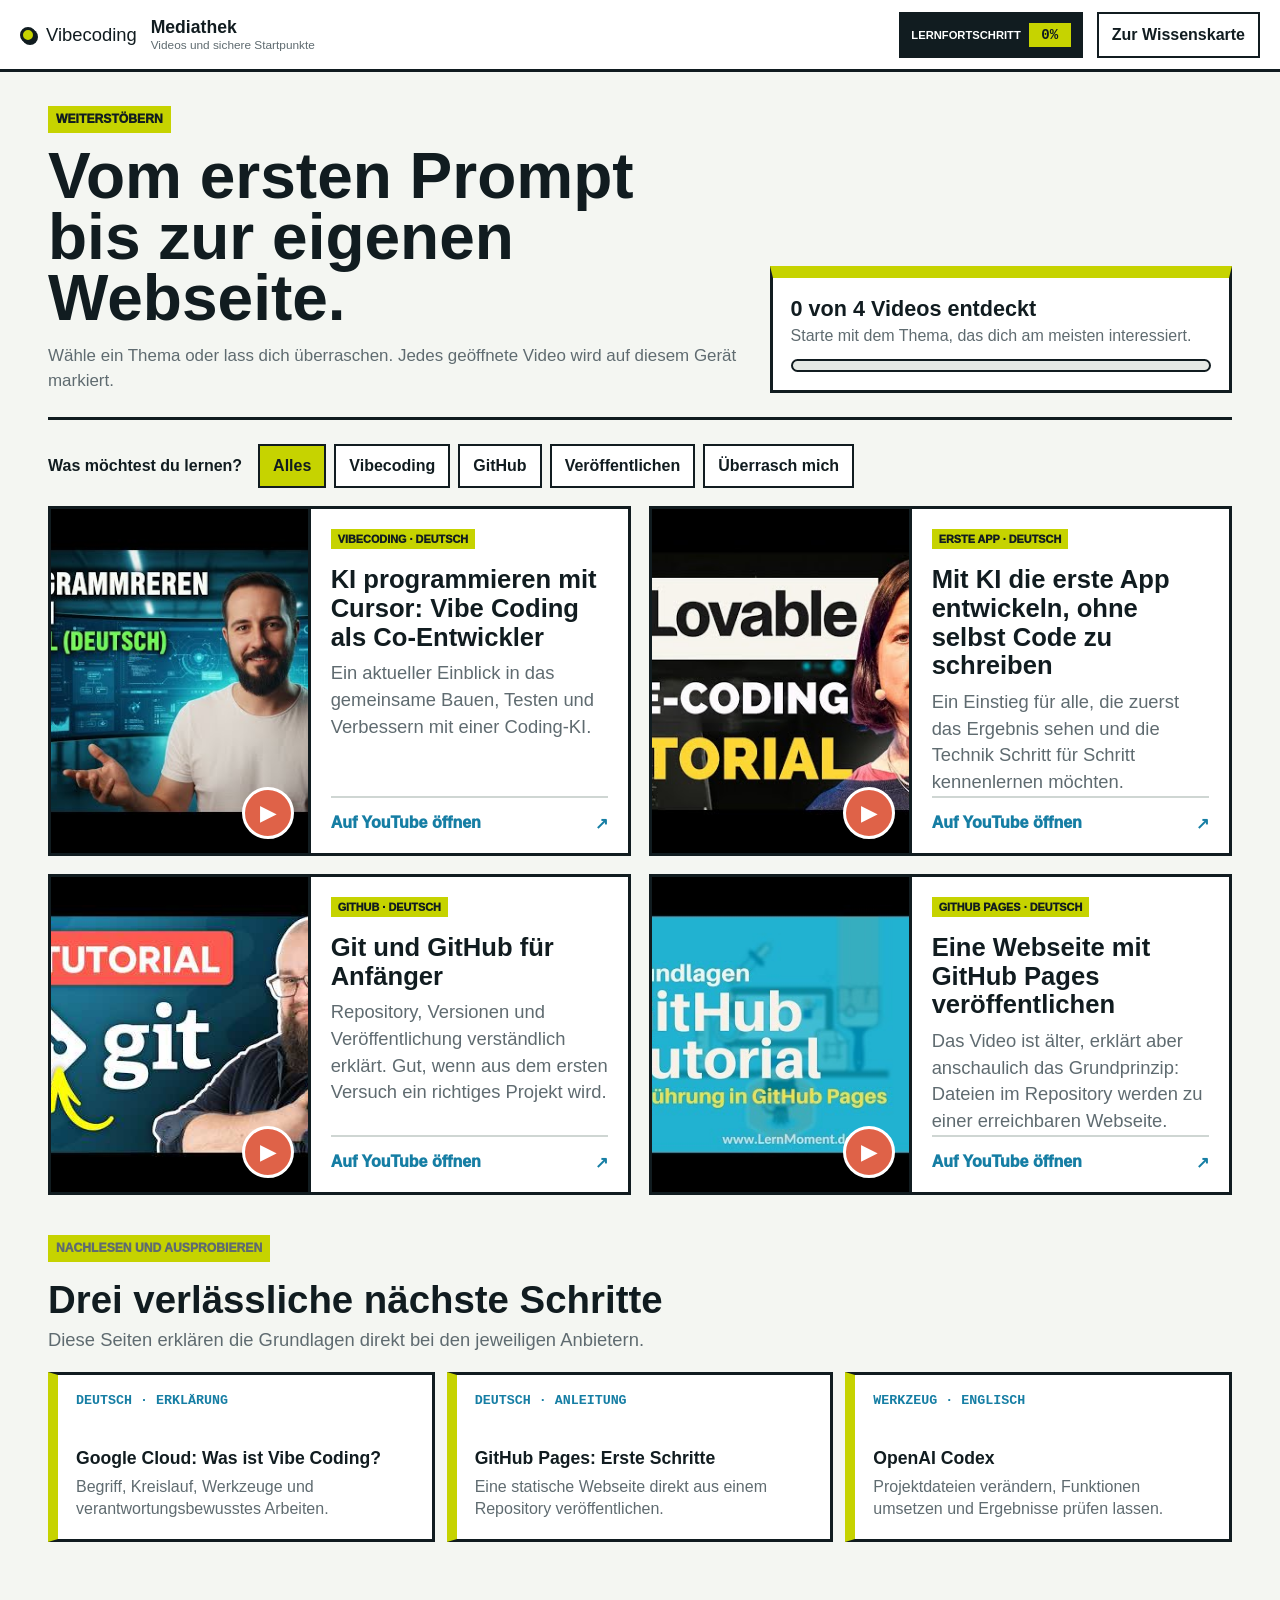
==== commit d7448467: "Polish presentation controls and fix final QR" ====
--- a/mediathek.html
+++ b/mediathek.html
@@ -6,10 +6,10 @@
   <meta name="theme-color" content="#C6D300">
   <meta name="description" content="Deutschsprachige Videos und offizielle Anleitungen zu Vibecoding, GitHub und GitHub Pages.">
   <title>Vibecoding Mediathek</title>
-  <link rel="manifest" href="manifest.json?v=4.2.1">
+  <link rel="manifest" href="manifest.json?v=4.2.3">
   <link rel="icon" href="icons/icon-192.svg" type="image/svg+xml">
   <link rel="apple-touch-icon" href="icons/icon-180.png">
-  <link rel="stylesheet" href="style.css?v=4.2.1">
+  <link rel="stylesheet" href="style.css?v=4.2.3">
 </head>
 <body class="knowledge-page media-page">
   <a class="skip-link" href="#media-content">Zum Inhalt springen</a>
@@ -18,8 +18,8 @@
     <a class="knowledge-brand" href="wissen.html#uebersicht"><span aria-hidden="true"></span>Vibecoding</a>
     <div class="media-header-title"><b>Mediathek</b><span>Videos und sichere Startpunkte</span></div>
     <div class="learning-progress-control">
-      <button class="learning-progress-button" id="learning-progress-button" type="button" aria-expanded="false" aria-controls="learning-progress-popover"><span>Lernfortschritt</span><b id="learning-progress-percent">14%</b></button>
-      <div class="learning-progress-popover" id="learning-progress-popover" hidden><b id="learning-progress-summary">Schritt 1 von 7</b><span>Zurück zur Lernreise, um weiterzugehen.</span></div>
+      <button class="learning-progress-button" id="learning-progress-button" type="button" aria-expanded="false" aria-controls="learning-progress-popover"><span>Lernfortschritt</span><b id="learning-progress-percent">0%</b></button>
+      <div class="learning-progress-popover" id="learning-progress-popover" hidden><b>Lernfortschritt</b><span id="learning-progress-summary">Es fehlen noch 7 von 7 Schritten.</span></div>
     </div>
     <a class="media-back" href="wissen.html#uebersicht">Zur Wissenskarte</a>
   </header>
@@ -82,6 +82,6 @@
   </main>
 
   <div class="discovery-toast" id="discovery-toast" role="status" aria-live="polite" hidden></div>
-  <script src="mediathek.js?v=4.2.1"></script>
+  <script src="mediathek.js?v=4.2.3"></script>
 </body>
 </html>
--- a/style.css
+++ b/style.css
@@ -127,11 +127,14 @@
 .title-slide { padding: 0; }
 .title-photo { position: absolute; inset: 0; background: var(--ink) url("images/hero-workshop.png") center / cover no-repeat; }
 .title-veil { position: absolute; inset: 0 auto 0 0; width: 63%; background: rgba(17, 28, 32, .93); }
+.title-gbs-logo { position: absolute; z-index: 3; top: 64px; right: 54px; width: 190px; height: auto; border: 3px solid #fff; }
 .title-copy { position: relative; z-index: 2; display: grid; align-content: center; width: 60%; height: 100%; padding: 78px 40px 78px 72px; color: #fff; }
 .title-copy .lead { margin-bottom: 0; color: #f1f2ea; }
 .vibecoding-mark { margin: 0 0 16px; color: var(--lime); font-family: var(--mono); font-size: 1.35rem; font-weight: 900; text-transform: uppercase; }
 .title-event-bar { width: fit-content; max-width: 100%; margin: 0 0 28px; padding: 10px 15px; background: var(--lime); color: var(--ink); font-family: var(--mono); font-size: .92rem; font-weight: 950; text-transform: uppercase; }
 .title-whisper { margin: 18px 0 0; color: #f1f2ea; font-size: clamp(1rem, 1.45vw, 1.35rem); font-weight: 650; }
+.title-date { width: fit-content; margin: 28px 0 0; padding-top: 8px; border-top: 3px solid var(--lime); color: #fff; font-family: var(--mono); font-size: .95rem; font-weight: 900; }
+.slide:not(.title-slide):not(.story-slide):not(.possibility-slide)::after { position: absolute; z-index: 1; bottom: 18px; left: 22px; width: 42px; height: 42px; background: url("images/gbs-logo-black.png") center / contain no-repeat; content: ""; pointer-events: none; }
 
 /* Wunsch */
 .wish-flow { display: grid; grid-template-columns: minmax(0, 1fr) 48px minmax(0, 1fr) 48px minmax(0, 1fr); align-items: center; gap: 16px; margin-top: 58px; }
@@ -178,13 +181,13 @@
 /* Bild der Woche */
 .story-slide { padding: 0; background: var(--ink); color: #fff; }
 .story-photo { position: absolute; inset: 0; background: url("images/bild-der-woche-story-tobias.png") center / cover no-repeat; }
-.story-copy { position: absolute; z-index: 2; top: 58px; right: 0; left: 0; display: grid; grid-template-columns: minmax(0, 1.2fr) minmax(300px, .8fr); align-items: center; gap: 36px; width: auto; min-height: 0; padding: 20px 72px 22px; background: rgba(17, 28, 32, .89); }
+.story-copy { position: absolute; z-index: 2; right: 0; bottom: 0; left: 0; display: grid; grid-template-columns: minmax(0, 1.2fr) minmax(300px, .8fr); align-items: center; gap: 36px; width: auto; min-height: 0; padding: 22px 72px 26px; background: rgba(17, 28, 32, .9); }
 .story-title, .story-action { min-width: 0; }
 .story-copy .eyebrow { margin-bottom: 9px; }
 .story-copy h2 { font-size: 2.7rem; }
 .story-copy .lead { margin: 0; color: #eef0ea; font-size: 1.18rem; }
 .switch-link { display: inline-flex; align-items: center; gap: 26px; min-height: 52px; margin-top: 18px; padding: 14px 18px; border: 3px solid #fff; background: var(--lime); color: var(--ink); font-weight: 900; text-decoration: none; }
-.story-labels { position: absolute; z-index: 3; right: 0; bottom: 84px; left: 0; display: grid; grid-template-columns: repeat(3, 1fr); gap: 8px; padding: 0 24px; }
+.story-labels { position: absolute; z-index: 3; top: 72px; right: 0; left: 0; display: grid; grid-template-columns: repeat(3, 1fr); gap: 8px; padding: 0 24px; }
 .story-labels span { padding: 8px 10px; background: rgba(17, 28, 32, .9); color: #fff; font-size: .95rem; font-weight: 900; text-align: center; }
 
 /* Kreislauf */
@@ -194,7 +197,7 @@
 .presentation-cycle .cycle-ring { position: absolute; inset: 82px; border: 5px dashed var(--ink); border-radius: 50%; }
 .cycle-node { position: absolute; z-index: 3; display: grid; place-content: center; width: 138px; height: 138px; border: 4px solid var(--ink); border-radius: 50%; background: var(--panel); box-shadow: 5px 5px 0 var(--ink); color: var(--ink); cursor: pointer; text-align: center; transition: transform 140ms ease, background 140ms ease; }
 .cycle-node:hover, .cycle-node:focus-visible { transform: scale(1.05); }
-.cycle-node.is-active { background: var(--lime); }
+.cycle-node.is-active, .cycle-node.is-visited { background: var(--lime); }
 .cycle-node.is-active::after { position: absolute; top: -10px; left: 50%; width: 16px; height: 16px; border: 3px solid var(--ink); border-radius: 50%; background: var(--coral); content: ""; transform-origin: 0 79px; animation: cycle-marker 650ms ease both; }
 @keyframes cycle-marker { from { transform: rotate(-120deg); } to { transform: rotate(0); } }
 .cycle-node-copy { display: grid; place-items: center; }
@@ -208,6 +211,10 @@
 .cycle-core strong { color: var(--lime); font-family: var(--display); font-size: 1.45rem; }
 .cycle-core p { margin: 12px 0 0; font-size: 1rem; }
 .cycle-direction { display: block; margin-bottom: 7px; color: var(--lime); font-size: 1.65rem; font-weight: 900; }
+.cycle-auto-button { position: absolute; z-index: 8; right: 32px; bottom: 28px; display: grid; place-items: center; width: 58px; height: 58px; border: 3px solid var(--ink); border-radius: 50%; background: var(--lime); color: var(--ink); cursor: pointer; font-size: 1.8rem; }
+.cycle-auto-button:hover, .cycle-auto-button:focus-visible { outline: 4px solid var(--blue-soft); outline-offset: 3px; }
+.cycle-auto-button.is-running { background: var(--ink); color: var(--lime); animation: gear-turn 4s linear infinite; }
+@keyframes gear-turn { to { transform: rotate(360deg); } }
 
 /* Projektordner */
 .folder-layout { display: grid; grid-template-columns: minmax(300px, .8fr) minmax(460px, 1.2fr); gap: 70px; align-items: center; max-width: 1120px; margin-top: 44px; }
@@ -219,7 +226,7 @@
 .file-row code { font-family: var(--mono); font-size: 1.05rem; font-weight: 900; }
 .file-row span { color: var(--muted); font-weight: 700; }
 .file-live-preview { display: grid; grid-template-columns: minmax(280px, .9fr) minmax(260px, 1.1fr); align-items: center; gap: 24px; padding: 22px; border: 3px solid var(--ink); border-left: 12px solid var(--lime); background: #fff; }
-.mini-browser { display: grid; grid-template-columns: repeat(3, 8px); gap: 5px; align-content: start; min-height: 245px; padding: 10px; border: 4px solid var(--ink); border-radius: 8px 8px 2px 2px; background: #dce2df; }
+.mini-browser { display: grid; grid-template-columns: repeat(3, 8px) minmax(0, 1fr); gap: 5px; align-content: start; min-height: 245px; padding: 10px; border: 4px solid var(--ink); border-radius: 8px 8px 2px 2px; background: #dce2df; }
 .mini-browser > span { width: 8px; height: 8px; border-radius: 50%; background: var(--muted); }
 .mini-page { grid-column: 1 / -1; display: grid; align-content: center; justify-items: start; gap: 12px; min-height: 205px; margin-top: 3px; padding: 22px; overflow: hidden; background: #fff; }
 .mini-page i { width: 52px; height: 8px; background: var(--lime); }
@@ -229,7 +236,8 @@
 .file-live-preview[data-file-mode="css"] .mini-page { background: #edf5f7; box-shadow: inset 12px 0 0 var(--blue); }
 .file-live-preview[data-file-mode="css"] .mini-page b { color: var(--blue); }
 .file-live-preview[data-file-mode="js"] .mini-page button { animation: mini-button 750ms ease infinite alternate; }
-.file-live-preview[data-file-mode="images"] .mini-page p { width: 100%; height: 92px; border: 0; background: #e8ece9 url("images/hero-workshop.png") center / contain no-repeat; }
+.file-live-preview[data-file-mode="images"] .mini-page { min-height: 205px; background: #e8ece9 url("images/hero-workshop.png") center / contain no-repeat; }
+.file-live-preview[data-file-mode="images"] .mini-page > * { visibility: hidden; }
 @keyframes mini-button { to { transform: translateX(20px); background: var(--coral); } }
 .file-preview-copy span { display: inline-block; padding: 5px 8px; background: var(--ink); color: var(--lime); font-family: var(--mono); font-weight: 900; }
 .file-preview-copy b { display: block; margin-top: 17px; font-family: var(--display); font-size: 1.35rem; line-height: 1.2; }
@@ -247,10 +255,11 @@
 .publish-routes a { display: inline-flex; align-items: center; min-height: 44px; margin-top: 6px; font-weight: 900; }
 
 /* Unterrichtsideen */
-.idea-circles { display: grid; grid-template-columns: repeat(6, 150px); justify-content: center; gap: 22px; margin-top: 82px; }
+.idea-circles { display: grid; grid-template-columns: repeat(4, 150px); justify-content: center; gap: 20px 28px; margin-top: 46px; }
 .idea-circles span { display: grid; place-items: center; width: 150px; height: 150px; padding: 18px; border: 4px solid var(--ink); border-radius: 50%; background: var(--panel); box-shadow: 6px 6px 0 var(--ink); font-family: var(--display); font-size: 1.05rem; line-height: 1.18; text-align: center; }
 .idea-circles span:nth-child(2), .idea-circles span:nth-child(5) { background: var(--lime); }
 .idea-circles span:nth-child(3), .idea-circles span:nth-child(6) { background: var(--blue-soft); }
+.idea-circles .idea-placeholder { background: #fff; color: var(--muted); font-family: var(--mono); font-size: 1.5rem; }
 
 /* Werkzeuge und Prompt */
 .quick-tools { display: grid; grid-template-columns: repeat(3, 1fr); gap: 18px; max-width: 1040px; margin-top: 44px; }
@@ -307,6 +316,9 @@
 .mega-link { gap: 34px; padding: 16px 20px; border: var(--border); background: var(--lime); box-shadow: 5px 5px 0 var(--ink); font-weight: 900; text-decoration: none; }
 .qr-wrap { display: grid; justify-items: center; }
 .qr-wrap { color: var(--ink); text-decoration: none; }
+.qr-enlarge-button { padding: 0; border: 0; background: transparent; cursor: pointer; }
+.qr-enlarge-button > span { margin-top: 10px; font-size: .78rem; font-weight: 900; }
+.qr-enlarge-button:hover .qr-code, .qr-enlarge-button:focus-visible .qr-code { outline: 6px solid var(--lime); outline-offset: 5px; }
 .qr-code { min-width: 340px; min-height: 340px; padding: 12px; border: var(--border); background: #fff; box-shadow: var(--shadow); }
 .qr-code canvas, .qr-code img, .qr-code svg { display: block; width: 100%; max-width: 100%; height: auto; }
 .qr-url { max-width: 360px; margin: 20px 0 0; overflow-wrap: anywhere; font-family: var(--mono); font-size: .78rem; text-align: center; }
@@ -340,10 +352,27 @@
 .platform-gallery img { display: block; width: 100%; height: min(58vh, 660px); border: 2px solid var(--line); background: #fff; object-fit: contain; }
 .platform-gallery.has-two img { height: min(52vh, 590px); }
 .platform-gallery figcaption { padding: 10px 4px 0; color: var(--muted); font-weight: 700; }
+.dialog-device { display: grid; justify-items: center; align-items: start; }
+.dialog-device-screen { position: relative; display: grid; place-items: center; max-width: 100%; overflow: hidden; background: #111b1f; }
+.dialog-device-screen img { position: absolute; inset: 22px 12px 14px; display: block; width: calc(100% - 24px); height: calc(100% - 36px); max-width: none; max-height: none; border: 0; background: #fff; object-fit: contain; }
+.dialog-device.desktop .dialog-device-screen { width: min(100%, 1040px); height: min(58vh, 650px); padding: 22px 12px 14px; border: 7px solid #111b1f; border-radius: 12px 12px 5px 5px; box-shadow: 0 10px 25px rgba(17, 28, 32, .18); }
+.dialog-device.desktop .dialog-device-screen::before { position: absolute; top: 8px; left: 50%; width: 7px; height: 7px; border-radius: 50%; background: #77817f; content: ""; transform: translateX(-50%); }
+.dialog-device.desktop .dialog-device-screen::after { position: absolute; right: 36%; bottom: -29px; left: 36%; height: 22px; border-bottom: 7px solid #111b1f; background: #111b1f; content: ""; }
+.dialog-device.desktop figcaption { margin-top: 28px; }
+.dialog-device.mobile .dialog-device-screen { width: min(100%, 300px); height: min(62vh, 650px); padding: 14px 8px 12px; border: 8px solid #0c1114; border-radius: 48px; box-shadow: 0 14px 28px rgba(17, 28, 32, .25); }
+.dialog-device.mobile .dialog-device-screen img { inset: 14px 8px 12px; width: calc(100% - 16px); height: calc(100% - 26px); }
+.dialog-device.mobile .dialog-device-screen::before { position: absolute; z-index: 2; top: 9px; left: 50%; width: 88px; height: 24px; border-radius: 18px; background: #0c1114; content: ""; transform: translateX(-50%); }
+.dialog-device.mobile .dialog-device-screen::after { position: absolute; z-index: 2; bottom: 6px; left: 50%; width: 92px; height: 5px; border-radius: 8px; background: #7e8988; content: ""; transform: translateX(-50%); }
 .file-dialog-body { display: grid; grid-template-columns: 1fr 1fr; gap: 28px; margin-top: 26px; }
 .file-dialog-body > div { padding: 24px; border-top: 9px solid var(--lime); background: var(--panel); }
 .file-dialog-body > div:last-child { border-top-color: var(--blue); }
 .file-dialog-body li { margin: 8px 0; }
+.qr-dialog { width: min(820px, calc(100vw - 24px)); max-height: calc(100dvh - 24px); padding: 24px 34px 28px; overflow: auto; border: 5px solid var(--ink); background: #fff; box-shadow: 12px 12px 0 var(--lime); text-align: center; }
+.qr-dialog::backdrop { background: rgba(17, 28, 32, .78); backdrop-filter: blur(8px); }
+.qr-dialog p { margin: 0 0 8px; color: var(--muted); font-size: 1.2rem; font-weight: 900; }
+.qr-dialog img { display: block; width: min(64vh, 560px, 82vw); height: auto; margin: 0 auto; }
+.qr-dialog h2 { margin: 4px 0 12px; font-size: clamp(2.2rem, 5vw, 4.2rem); }
+.qr-dialog a { display: inline-flex; min-height: 44px; align-items: center; padding: 8px 14px; border: 2px solid var(--ink); background: var(--lime); color: var(--ink); font-weight: 900; text-decoration: none; }
 
 /* Wissensseite */
 .knowledge-page { overflow-x: hidden; }
@@ -408,7 +437,7 @@
   .wish-flow { margin-top: 38px; }
   .wish-flow article { min-height: 190px; }
   .platform-timeline { margin-top: 46px; }
-  .story-copy { top: 52px; padding: 14px 72px 16px; }
+  .story-copy { padding: 14px 72px 16px; }
   .story-copy h2 { font-size: 2.25rem; }
   .story-copy .lead { font-size: 1rem; }
   .switch-link { min-height: 46px; margin-top: 10px; padding-block: 10px; }
@@ -439,6 +468,9 @@
   .lead { font-size: 1.17rem; }
   .title-veil { width: 100%; background: rgba(17, 28, 32, .84); }
   .title-copy { width: 100%; min-width: 0; padding: 76px 22px 96px; }
+  .title-gbs-logo { top: 64px; right: 18px; width: 120px; }
+  .title-event-bar { max-width: calc(100% - 120px); font-size: .72rem; }
+  .slide:not(.title-slide):not(.story-slide):not(.possibility-slide)::after { width: 34px; height: 34px; bottom: 12px; left: 12px; }
   .wish-flow { grid-template-columns: 1fr; margin-top: 28px; }
   .wish-flow > b i { transform: rotate(90deg); }
   .wish-flow article { min-height: 0; }
@@ -466,6 +498,7 @@
   .cycle-core { top: 106px; left: 106px; width: 138px; height: 138px; padding: 15px; }
   .cycle-core strong { font-size: .95rem; }
   .cycle-core p { font-size: .72rem; }
+  .cycle-auto-button { right: 16px; bottom: 82px; width: 50px; height: 50px; }
   .folder-layout, .publish-routes, .quick-tools, .balance-grid, .possibility-scale, .knowledge-slide, .file-dialog-body, .knowledge-hero, .knowledge-cycle, .start-check, .knowledge-ideas, .prompt-formula, .knowledge-tools, .safety-list { grid-template-columns: 1fr; }
   .folder-layout { gap: 34px; margin-top: 40px; }
   .file-live-preview { grid-template-columns: 1fr; }
@@ -635,7 +668,7 @@
 .journey-status { display: grid; grid-template-columns: auto minmax(110px, 1fr); align-items: center; gap: 13px; min-width: 0; }
 .journey-status > span { color: var(--muted); font-family: var(--mono); font-size: .78rem; font-weight: 900; white-space: nowrap; }
 .journey-progress { height: 10px; overflow: hidden; border: 2px solid var(--ink); border-radius: 20px; background: #e5e9e5; }
-.journey-progress span { display: block; width: 14.285%; height: 100%; background: var(--lime); transition: width 320ms ease; }
+.journey-progress span { display: block; width: 0; height: 100%; background: var(--lime); transition: width 320ms ease; }
 .learning-progress-control { position: relative; }
 .learning-progress-button { display: grid; grid-template-columns: auto auto; align-items: center; gap: 8px; min-height: 46px; padding: 7px 10px; border: 2px solid var(--ink); background: var(--ink); color: #fff; cursor: pointer; }
 .learning-progress-button span { font-size: .7rem; font-weight: 900; text-transform: uppercase; }
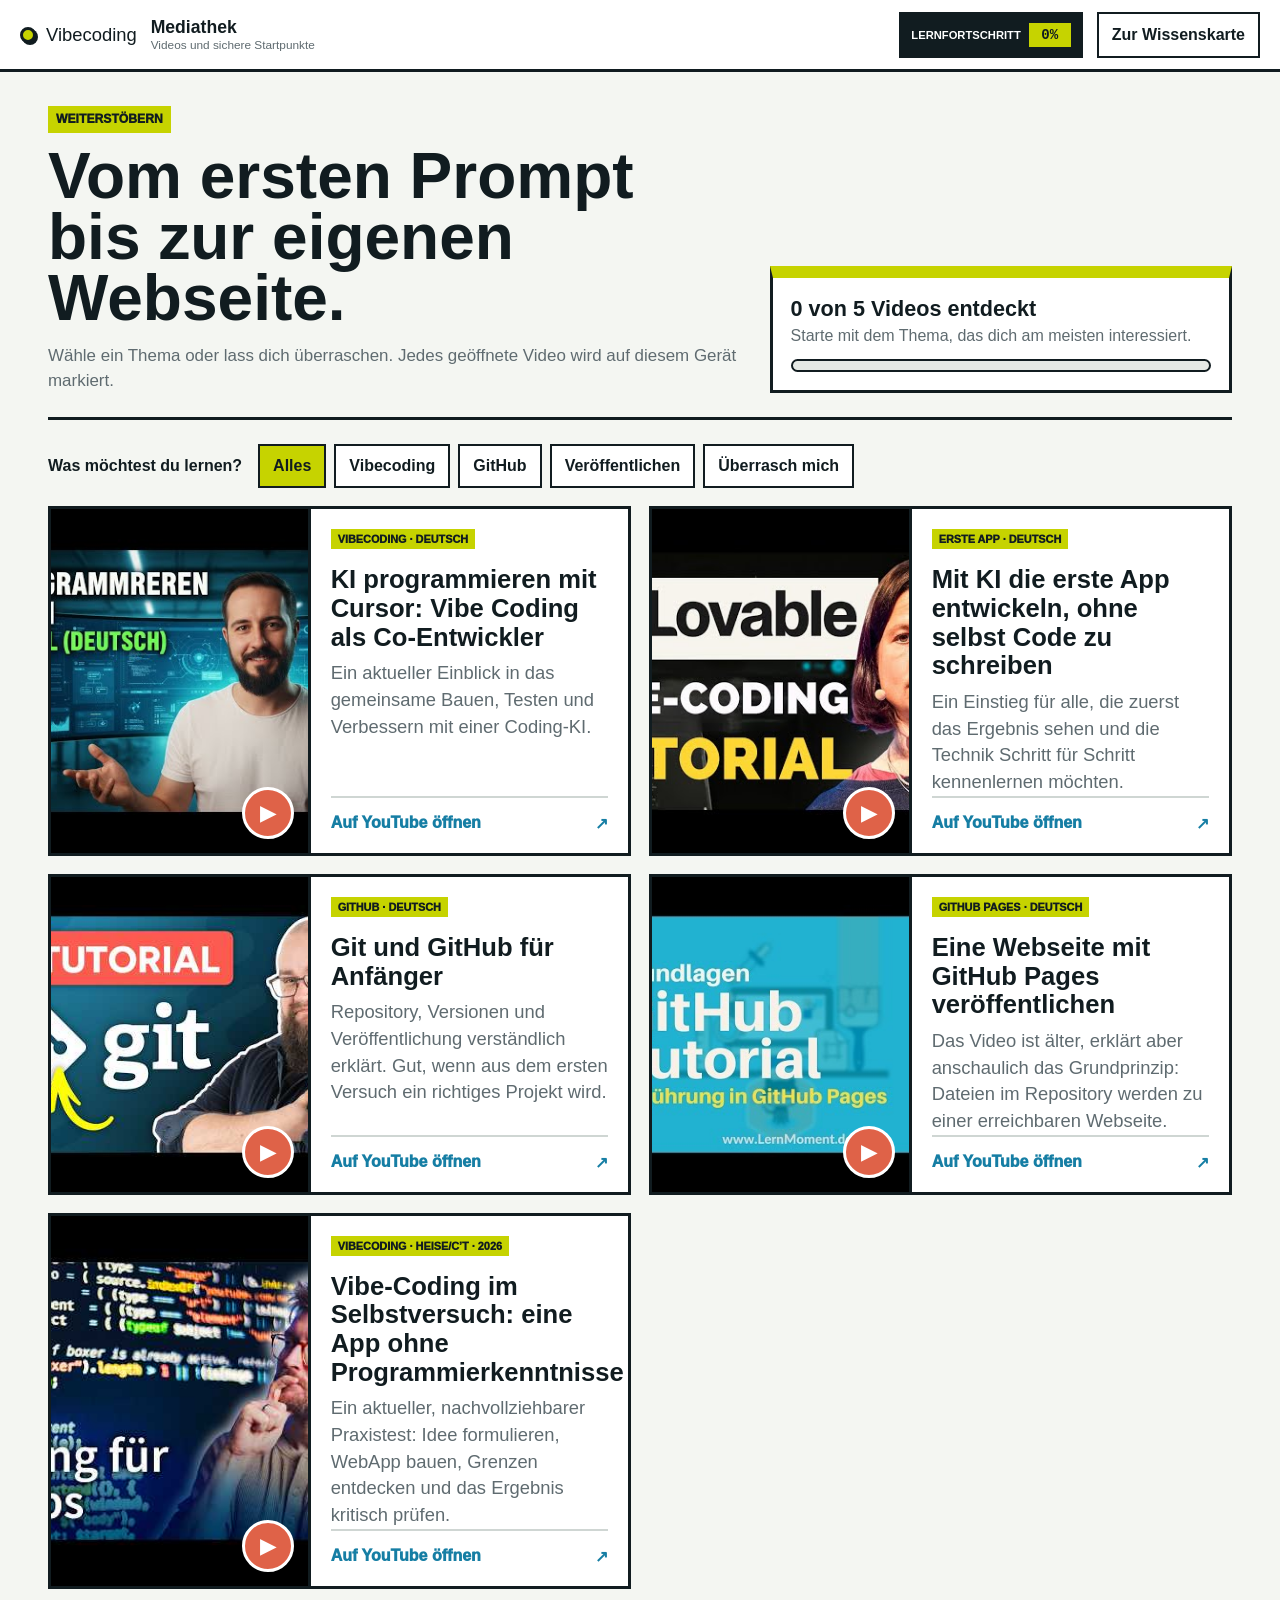
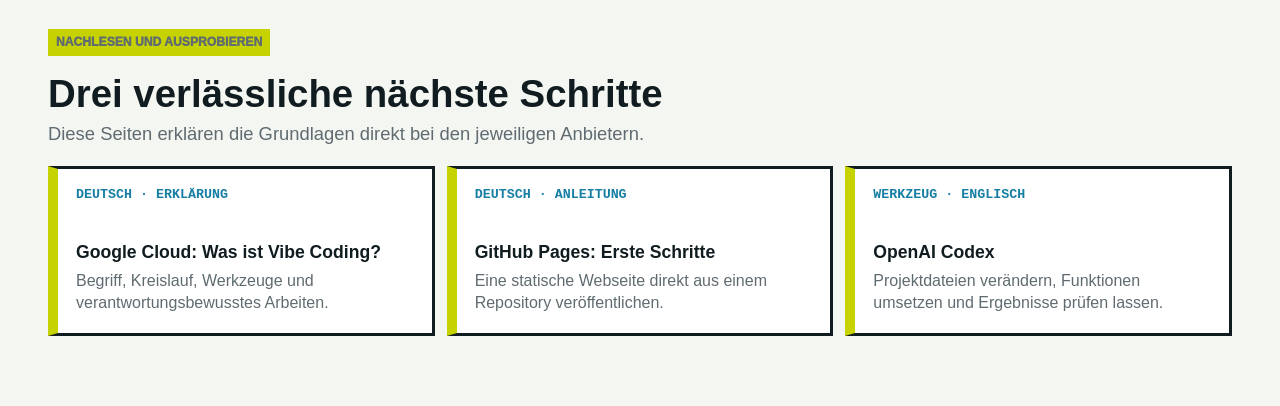
==== commit 9565ab40: "Refine presentation interactions and learning resources" ====
--- a/mediathek.html
+++ b/mediathek.html
@@ -6,10 +6,10 @@
   <meta name="theme-color" content="#C6D300">
   <meta name="description" content="Deutschsprachige Videos und offizielle Anleitungen zu Vibecoding, GitHub und GitHub Pages.">
   <title>Vibecoding Mediathek</title>
-  <link rel="manifest" href="manifest.json?v=4.2.3">
+  <link rel="manifest" href="manifest.json?v=4.2.5">
   <link rel="icon" href="icons/icon-192.svg" type="image/svg+xml">
   <link rel="apple-touch-icon" href="icons/icon-180.png">
-  <link rel="stylesheet" href="style.css?v=4.2.3">
+  <link rel="stylesheet" href="style.css?v=4.2.5">
 </head>
 <body class="knowledge-page media-page">
   <a class="skip-link" href="#media-content">Zum Inhalt springen</a>
@@ -32,7 +32,7 @@
         <p>Wähle ein Thema oder lass dich überraschen. Jedes geöffnete Video wird auf diesem Gerät markiert.</p>
       </div>
       <div class="media-progress-card" aria-live="polite">
-        <b id="media-progress-title">0 von 4 Videos entdeckt</b>
+        <b id="media-progress-title">0 von 5 Videos entdeckt</b>
         <span id="media-progress-copy">Starte mit dem Thema, das dich am meisten interessiert.</span>
         <div class="media-meter" aria-hidden="true"><span id="media-progress-bar"></span></div>
       </div>
@@ -67,6 +67,11 @@
         <div class="video-thumb"><img src="images/videos/github-pages.jpg" alt="Vorschaubild der Einführung in GitHub Pages"><span class="video-play" aria-hidden="true">▶</span></div>
         <div class="video-copy"><span class="video-topic">GitHub Pages · Deutsch</span><h2>Eine Webseite mit GitHub Pages veröffentlichen</h2><p>Das Video ist älter, erklärt aber anschaulich das Grundprinzip: Dateien im Repository werden zu einer erreichbaren Webseite.</p><span class="video-status"><span class="video-status-text">Auf YouTube öffnen</span><span aria-hidden="true">↗</span></span></div>
       </a>
+
+      <a class="video-card" data-video="JghqVWAgHKs" data-topic="vibe" href="https://www.youtube.com/watch?v=JghqVWAgHKs" target="_blank" rel="noopener">
+        <div class="video-thumb"><img src="images/videos/vibecoding-heise-2026.jpg" alt="Vorschaubild des aktuellen Vibe-Coding-Selbstversuchs von heise und c’t"><span class="video-play" aria-hidden="true">▶</span></div>
+        <div class="video-copy"><span class="video-topic">Vibecoding · heise/c’t · 2026</span><h2>Vibe-Coding im Selbstversuch: eine App ohne Programmierkenntnisse</h2><p>Ein aktueller, nachvollziehbarer Praxistest: Idee formulieren, WebApp bauen, Grenzen entdecken und das Ergebnis kritisch prüfen.</p><span class="video-status"><span class="video-status-text">Auf YouTube öffnen</span><span aria-hidden="true">↗</span></span></div>
+      </a>
     </section>
 
     <section class="resource-section" aria-labelledby="resource-title">
@@ -82,6 +87,6 @@
   </main>
 
   <div class="discovery-toast" id="discovery-toast" role="status" aria-live="polite" hidden></div>
-  <script src="mediathek.js?v=4.2.3"></script>
+  <script src="mediathek.js?v=4.2.5"></script>
 </body>
 </html>
--- a/style.css
+++ b/style.css
@@ -127,11 +127,11 @@
 .title-slide { padding: 0; }
 .title-photo { position: absolute; inset: 0; background: var(--ink) url("images/hero-workshop.png") center / cover no-repeat; }
 .title-veil { position: absolute; inset: 0 auto 0 0; width: 63%; background: rgba(17, 28, 32, .93); }
-.title-gbs-logo { position: absolute; z-index: 3; top: 64px; right: 54px; width: 190px; height: auto; border: 3px solid #fff; }
+.title-gbs-logo { display: block; width: 138px; height: auto; margin: 0 0 12px; border: 3px solid #fff; }
 .title-copy { position: relative; z-index: 2; display: grid; align-content: center; width: 60%; height: 100%; padding: 78px 40px 78px 72px; color: #fff; }
 .title-copy .lead { margin-bottom: 0; color: #f1f2ea; }
 .vibecoding-mark { margin: 0 0 16px; color: var(--lime); font-family: var(--mono); font-size: 1.35rem; font-weight: 900; text-transform: uppercase; }
-.title-event-bar { width: fit-content; max-width: 100%; margin: 0 0 28px; padding: 10px 15px; background: var(--lime); color: var(--ink); font-family: var(--mono); font-size: .92rem; font-weight: 950; text-transform: uppercase; }
+.title-event-bar { width: fit-content; max-width: 100%; margin: 0 0 28px; padding: 12px 17px; background: #657000; color: #fff; font-family: var(--mono); font-size: 1.05rem; font-weight: 950; text-transform: uppercase; }
 .title-whisper { margin: 18px 0 0; color: #f1f2ea; font-size: clamp(1rem, 1.45vw, 1.35rem); font-weight: 650; }
 .title-date { width: fit-content; margin: 28px 0 0; padding-top: 8px; border-top: 3px solid var(--lime); color: #fff; font-family: var(--mono); font-size: .95rem; font-weight: 900; }
 .slide:not(.title-slide):not(.story-slide):not(.possibility-slide)::after { position: absolute; z-index: 1; bottom: 18px; left: 22px; width: 42px; height: 42px; background: url("images/gbs-logo-black.png") center / contain no-repeat; content: ""; pointer-events: none; }
@@ -181,7 +181,7 @@
 /* Bild der Woche */
 .story-slide { padding: 0; background: var(--ink); color: #fff; }
 .story-photo { position: absolute; inset: 0; background: url("images/bild-der-woche-story-tobias.png") center / cover no-repeat; }
-.story-copy { position: absolute; z-index: 2; right: 0; bottom: 0; left: 0; display: grid; grid-template-columns: minmax(0, 1.2fr) minmax(300px, .8fr); align-items: center; gap: 36px; width: auto; min-height: 0; padding: 22px 72px 26px; background: rgba(17, 28, 32, .9); }
+.story-copy { position: absolute; z-index: 2; right: 178px; bottom: 26px; left: 26px; display: grid; grid-template-columns: minmax(0, 1.2fr) minmax(300px, .8fr); align-items: center; gap: 36px; width: auto; min-height: 0; padding: 22px 46px 26px; border-left: 10px solid var(--lime); background: rgba(17, 28, 32, .92); }
 .story-title, .story-action { min-width: 0; }
 .story-copy .eyebrow { margin-bottom: 9px; }
 .story-copy h2 { font-size: 2.7rem; }
@@ -193,14 +193,14 @@
 /* Kreislauf */
 .cycle-slide h2 { position: relative; z-index: 2; }
 .presentation-cycle { position: relative; width: 580px; height: 580px; margin: 12px auto 0; }
-.presentation-cycle-track { position: absolute; inset: 0; transform: rotate(var(--deck-cycle-turn)); transition: transform 650ms cubic-bezier(.2, .85, .25, 1); }
+.presentation-cycle-track { position: absolute; inset: 0; transform: rotate(var(--deck-cycle-turn)); transition: transform 800ms cubic-bezier(.2, .85, .25, 1); }
 .presentation-cycle .cycle-ring { position: absolute; inset: 82px; border: 5px dashed var(--ink); border-radius: 50%; }
 .cycle-node { position: absolute; z-index: 3; display: grid; place-content: center; width: 138px; height: 138px; border: 4px solid var(--ink); border-radius: 50%; background: var(--panel); box-shadow: 5px 5px 0 var(--ink); color: var(--ink); cursor: pointer; text-align: center; transition: transform 140ms ease, background 140ms ease; }
 .cycle-node:hover, .cycle-node:focus-visible { transform: scale(1.05); }
 .cycle-node.is-active, .cycle-node.is-visited { background: var(--lime); }
 .cycle-node.is-active::after { position: absolute; top: -10px; left: 50%; width: 16px; height: 16px; border: 3px solid var(--ink); border-radius: 50%; background: var(--coral); content: ""; transform-origin: 0 79px; animation: cycle-marker 650ms ease both; }
 @keyframes cycle-marker { from { transform: rotate(-120deg); } to { transform: rotate(0); } }
-.cycle-node-copy { display: grid; place-items: center; }
+.cycle-node-copy { display: grid; place-items: center; transform: rotate(var(--deck-cycle-counter)); transition: transform 800ms cubic-bezier(.2, .85, .25, 1); }
 .cycle-node small { font-family: var(--mono); font-size: .78rem; font-weight: 900; }
 .cycle-node b { display: block; margin-top: 4px; font-size: 1rem; }
 .cycle-top { top: 6px; left: 221px; }
@@ -211,7 +211,7 @@
 .cycle-core strong { color: var(--lime); font-family: var(--display); font-size: 1.45rem; }
 .cycle-core p { margin: 12px 0 0; font-size: 1rem; }
 .cycle-direction { display: block; margin-bottom: 7px; color: var(--lime); font-size: 1.65rem; font-weight: 900; }
-.cycle-auto-button { position: absolute; z-index: 8; right: 32px; bottom: 28px; display: grid; place-items: center; width: 58px; height: 58px; border: 3px solid var(--ink); border-radius: 50%; background: var(--lime); color: var(--ink); cursor: pointer; font-size: 1.8rem; }
+.cycle-auto-button { position: absolute; z-index: 8; right: -76px; bottom: 32px; display: grid; place-items: center; width: 58px; height: 58px; border: 3px solid var(--ink); border-radius: 50%; background: var(--lime); color: var(--ink); cursor: pointer; font-size: 1.8rem; }
 .cycle-auto-button:hover, .cycle-auto-button:focus-visible { outline: 4px solid var(--blue-soft); outline-offset: 3px; }
 .cycle-auto-button.is-running { background: var(--ink); color: var(--lime); animation: gear-turn 4s linear infinite; }
 @keyframes gear-turn { to { transform: rotate(360deg); } }
@@ -223,6 +223,7 @@
 .file-row { display: grid; grid-template-columns: 1fr auto; align-items: center; width: 100%; min-height: 56px; padding: 10px 12px; border: 0; border-bottom: 2px solid var(--line); background: transparent; color: var(--ink); cursor: pointer; text-align: left; }
 .file-row:last-child { border-bottom: 0; }
 .file-row:hover { background: var(--panel); }
+.file-row.is-selected { background: #fff; box-shadow: inset 8px 0 0 var(--lime); }
 .file-row code { font-family: var(--mono); font-size: 1.05rem; font-weight: 900; }
 .file-row span { color: var(--muted); font-weight: 700; }
 .file-live-preview { display: grid; grid-template-columns: minmax(280px, .9fr) minmax(260px, 1.1fr); align-items: center; gap: 24px; padding: 22px; border: 3px solid var(--ink); border-left: 12px solid var(--lime); background: #fff; }
@@ -256,10 +257,22 @@
 
 /* Unterrichtsideen */
 .idea-circles { display: grid; grid-template-columns: repeat(4, 150px); justify-content: center; gap: 20px 28px; margin-top: 46px; }
-.idea-circles span { display: grid; place-items: center; width: 150px; height: 150px; padding: 18px; border: 4px solid var(--ink); border-radius: 50%; background: var(--panel); box-shadow: 6px 6px 0 var(--ink); font-family: var(--display); font-size: 1.05rem; line-height: 1.18; text-align: center; }
+.idea-circles span, .idea-circles button { display: grid; place-items: center; width: 150px; height: 150px; padding: 18px; border: 4px solid var(--ink); border-radius: 50%; background: var(--panel); box-shadow: 6px 6px 0 var(--ink); color: var(--ink); font-family: var(--display); font-size: 1.05rem; line-height: 1.18; text-align: center; }
 .idea-circles span:nth-child(2), .idea-circles span:nth-child(5) { background: var(--lime); }
 .idea-circles span:nth-child(3), .idea-circles span:nth-child(6) { background: var(--blue-soft); }
 .idea-circles .idea-placeholder { background: #fff; color: var(--muted); font-family: var(--mono); font-size: 1.5rem; }
+.idea-burst-button { cursor: pointer; }
+.idea-burst-button:hover, .idea-burst-button:focus-visible { background: var(--lime); color: var(--ink); transform: scale(1.04); }
+.idea-burst-layer { position: absolute; z-index: 36; inset: 0; overflow: hidden; pointer-events: none; }
+.floating-idea { position: absolute; top: var(--idea-y); left: var(--idea-x); display: grid; place-items: center; width: var(--idea-size); height: var(--idea-size); padding: 6px; border: 3px solid var(--ink); border-radius: 50%; background: rgba(255, 255, 255, .96); box-shadow: 4px 4px 0 var(--lime); opacity: 0; transform: translate(-50%, -50%) scale(.15); }
+.floating-idea i { position: relative; display: block; width: 34px; height: 18px; border-radius: 14px; background: var(--blue-soft); }
+.floating-idea i b { position: absolute; display: block; border-radius: 50%; background: var(--blue-soft); }
+.floating-idea i b:nth-child(1) { top: -9px; left: 5px; width: 18px; height: 18px; }
+.floating-idea i b:nth-child(2) { top: -6px; right: 2px; width: 15px; height: 15px; }
+.floating-idea i b:nth-child(3) { right: -5px; bottom: -7px; width: 7px; height: 7px; }
+.floating-idea em { display: block; margin-top: 5px; font-size: clamp(.48rem, calc(var(--idea-size) / 9), .72rem); font-style: normal; font-weight: 900; line-height: 1.05; text-align: center; }
+.idea-burst-layer.is-active .floating-idea { animation: idea-fly-in 5.8s var(--idea-delay) cubic-bezier(.18, .82, .25, 1) both; }
+@keyframes idea-fly-in { 0% { opacity: 0; transform: translate(-50%, -50%) scale(.12) rotate(-18deg); } 18%, 76% { opacity: 1; transform: translate(-50%, -50%) scale(1) rotate(0); } 100% { opacity: 0; transform: translate(-50%, calc(-50% - 42px)) scale(.86); } }
 
 /* Werkzeuge und Prompt */
 .quick-tools { display: grid; grid-template-columns: repeat(3, 1fr); gap: 18px; max-width: 1040px; margin-top: 44px; }
@@ -305,7 +318,7 @@
 .possibility-note { margin-top: 28px; color: var(--lime); font-size: 1.15rem; font-weight: 900; }
 .possibility-quote-slide { display: none; place-items: center; text-align: center; }
 .possibility-quote-slide.is-active { display: grid; }
-.possibility-quote-slide blockquote { max-width: 980px; margin: 0; border: 0; color: #fff; font-family: var(--display); font-size: clamp(2.1rem, 4vw, 4.7rem); font-style: normal; font-weight: 850; line-height: 1.08; }
+.possibility-quote-slide blockquote { max-width: 980px; margin: 0; border: 0; background: transparent; color: #fff; font-family: var(--display); font-size: clamp(2.1rem, 4vw, 4.7rem); font-style: normal; font-weight: 850; line-height: 1.08; }
 .possibility-quote-slide blockquote::before { display: block; width: 84px; height: 9px; margin: 0 auto 32px; background: var(--lime); content: ""; }
 
 /* QR-Abschluss */
@@ -346,6 +359,7 @@
 .platform-dialog, .file-dialog { width: min(1240px, 95vw); max-height: 92vh; padding: 32px 34px; overflow: auto; border: var(--border); background: var(--paper); box-shadow: var(--shadow); }
 .platform-dialog h2, .file-dialog h2 { font-size: 2.55rem; }
 .dialog-lead, .file-dialog-lead { max-width: 900px; font-size: 1.25rem; font-weight: 700; }
+.dialog-close-hint { margin: 0; color: var(--muted); font-size: .84rem; font-weight: 800; }
 .platform-gallery { display: grid; grid-template-columns: minmax(0, 1fr); gap: 18px; margin-top: 24px; }
 .platform-gallery.has-two { grid-template-columns: 1fr 1fr; }
 .platform-gallery figure { min-width: 0; margin: 0; }
@@ -353,15 +367,15 @@
 .platform-gallery.has-two img { height: min(52vh, 590px); }
 .platform-gallery figcaption { padding: 10px 4px 0; color: var(--muted); font-weight: 700; }
 .dialog-device { display: grid; justify-items: center; align-items: start; }
-.dialog-device-screen { position: relative; display: grid; place-items: center; max-width: 100%; overflow: hidden; background: #111b1f; }
+.dialog-device-screen { position: relative; display: grid; place-items: center; max-width: 100%; background: #111b1f; cursor: pointer; }
 .dialog-device-screen img { position: absolute; inset: 22px 12px 14px; display: block; width: calc(100% - 24px); height: calc(100% - 36px); max-width: none; max-height: none; border: 0; background: #fff; object-fit: contain; }
-.dialog-device.desktop .dialog-device-screen { width: min(100%, 1040px); height: min(58vh, 650px); padding: 22px 12px 14px; border: 7px solid #111b1f; border-radius: 12px 12px 5px 5px; box-shadow: 0 10px 25px rgba(17, 28, 32, .18); }
-.dialog-device.desktop .dialog-device-screen::before { position: absolute; top: 8px; left: 50%; width: 7px; height: 7px; border-radius: 50%; background: #77817f; content: ""; transform: translateX(-50%); }
-.dialog-device.desktop .dialog-device-screen::after { position: absolute; right: 36%; bottom: -29px; left: 36%; height: 22px; border-bottom: 7px solid #111b1f; background: #111b1f; content: ""; }
-.dialog-device.desktop figcaption { margin-top: 28px; }
-.dialog-device.mobile .dialog-device-screen { width: min(100%, 300px); height: min(62vh, 650px); padding: 14px 8px 12px; border: 8px solid #0c1114; border-radius: 48px; box-shadow: 0 14px 28px rgba(17, 28, 32, .25); }
-.dialog-device.mobile .dialog-device-screen img { inset: 14px 8px 12px; width: calc(100% - 16px); height: calc(100% - 26px); }
-.dialog-device.mobile .dialog-device-screen::before { position: absolute; z-index: 2; top: 9px; left: 50%; width: 88px; height: 24px; border-radius: 18px; background: #0c1114; content: ""; transform: translateX(-50%); }
+.dialog-device.desktop .dialog-device-screen { width: min(100%, 1040px); height: min(54vh, 610px); padding: 18px; border: 14px solid #697176; border-bottom-width: 20px; border-radius: 15px 15px 5px 5px; background: #697176; box-shadow: 0 14px 26px rgba(17, 28, 32, .22); }
+.dialog-device.desktop .dialog-device-screen::before { position: absolute; z-index: 2; top: 5px; left: 50%; width: 7px; height: 7px; border-radius: 50%; background: #20282c; content: ""; transform: translateX(-50%); }
+.dialog-device.desktop .dialog-device-screen::after { position: absolute; z-index: -1; right: -8%; bottom: -36px; left: -8%; height: 30px; border-radius: 2px 2px 22px 22px; background: #8e969a; box-shadow: 0 8px 12px rgba(17, 28, 32, .2); content: ""; }
+.dialog-device.desktop figcaption { margin-top: 42px; }
+.dialog-device.mobile .dialog-device-screen { width: min(100%, 300px); height: min(62vh, 650px); padding: 14px 8px 12px; border: 9px solid #242127; border-radius: 54px; background: #242127; box-shadow: -3px 0 0 #5b505f, 3px 0 0 #5b505f, 0 15px 28px rgba(17, 28, 32, .25); }
+.dialog-device.mobile .dialog-device-screen img { inset: 14px 8px 12px; width: calc(100% - 16px); height: calc(100% - 26px); border-radius: 39px; }
+.dialog-device.mobile .dialog-device-screen::before { position: absolute; z-index: 2; top: 9px; left: 50%; width: 88px; height: 25px; border-radius: 18px; background: #0c1114; content: ""; transform: translateX(-50%); }
 .dialog-device.mobile .dialog-device-screen::after { position: absolute; z-index: 2; bottom: 6px; left: 50%; width: 92px; height: 5px; border-radius: 8px; background: #7e8988; content: ""; transform: translateX(-50%); }
 .file-dialog-body { display: grid; grid-template-columns: 1fr 1fr; gap: 28px; margin-top: 26px; }
 .file-dialog-body > div { padding: 24px; border-top: 9px solid var(--lime); background: var(--panel); }
@@ -468,8 +482,8 @@
   .lead { font-size: 1.17rem; }
   .title-veil { width: 100%; background: rgba(17, 28, 32, .84); }
   .title-copy { width: 100%; min-width: 0; padding: 76px 22px 96px; }
-  .title-gbs-logo { top: 64px; right: 18px; width: 120px; }
-  .title-event-bar { max-width: calc(100% - 120px); font-size: .72rem; }
+  .title-gbs-logo { width: 112px; margin-bottom: 10px; }
+  .title-event-bar { max-width: 100%; font-size: .78rem; }
   .slide:not(.title-slide):not(.story-slide):not(.possibility-slide)::after { width: 34px; height: 34px; bottom: 12px; left: 12px; }
   .wish-flow { grid-template-columns: 1fr; margin-top: 28px; }
   .wish-flow > b i { transform: rotate(90deg); }
@@ -482,7 +496,7 @@
   .timeline-more span { margin-top: 0; }
   .timeline-more b { margin-top: 12px; }
   .story-photo { position: relative; display: block; width: 100%; aspect-ratio: 16 / 9; margin-top: 50px; background-size: cover; }
-  .story-copy { position: relative; top: auto; display: block; width: 100%; min-height: 0; padding: 24px 22px 112px; background: var(--ink); }
+  .story-copy { position: relative; top: auto; right: auto; bottom: auto; left: auto; display: block; width: 100%; min-height: 0; padding: 24px 22px 112px; border-left: 0; background: var(--ink); }
   .story-copy h2 { font-size: 2.15rem; }
   .story-copy .lead { margin-top: 18px; font-size: 1.05rem; }
   .story-labels { top: calc(50px + (100vw * .5625) - 42px); bottom: auto; left: 0; padding: 0 8px; }
@@ -498,13 +512,13 @@
   .cycle-core { top: 106px; left: 106px; width: 138px; height: 138px; padding: 15px; }
   .cycle-core strong { font-size: .95rem; }
   .cycle-core p { font-size: .72rem; }
-  .cycle-auto-button { right: 16px; bottom: 82px; width: 50px; height: 50px; }
+  .cycle-auto-button { right: -2px; bottom: -58px; width: 50px; height: 50px; }
   .folder-layout, .publish-routes, .quick-tools, .balance-grid, .possibility-scale, .knowledge-slide, .file-dialog-body, .knowledge-hero, .knowledge-cycle, .start-check, .knowledge-ideas, .prompt-formula, .knowledge-tools, .safety-list { grid-template-columns: 1fr; }
   .folder-layout { gap: 34px; margin-top: 40px; }
   .file-live-preview { grid-template-columns: 1fr; }
   .publish-routes { gap: 30px; }
   .idea-circles { grid-template-columns: repeat(2, 132px); gap: 18px; margin-top: 34px; }
-  .idea-circles span { width: 132px; height: 132px; font-size: .92rem; }
+  .idea-circles span, .idea-circles button { width: 132px; height: 132px; font-size: .92rem; }
   .quick-tools { margin-top: 28px; }
   .prompt-strip pre, .knowledge-prompt pre { min-height: 0; padding: 82px 18px 22px; font-size: .84rem; }
   .copy-btn { top: 16px; right: 16px; }
@@ -638,6 +652,7 @@
 
 @media (prefers-reduced-motion: reduce) {
   *, *::before, *::after { animation-duration: .01ms !important; transition-duration: .01ms !important; scroll-behavior: auto !important; }
+  .idea-burst-layer.is-active .floating-idea { animation: none !important; opacity: 1; transform: translate(-50%, -50%) scale(1); }
 }
 
 /* Geführte Wissensreise 4.1 */
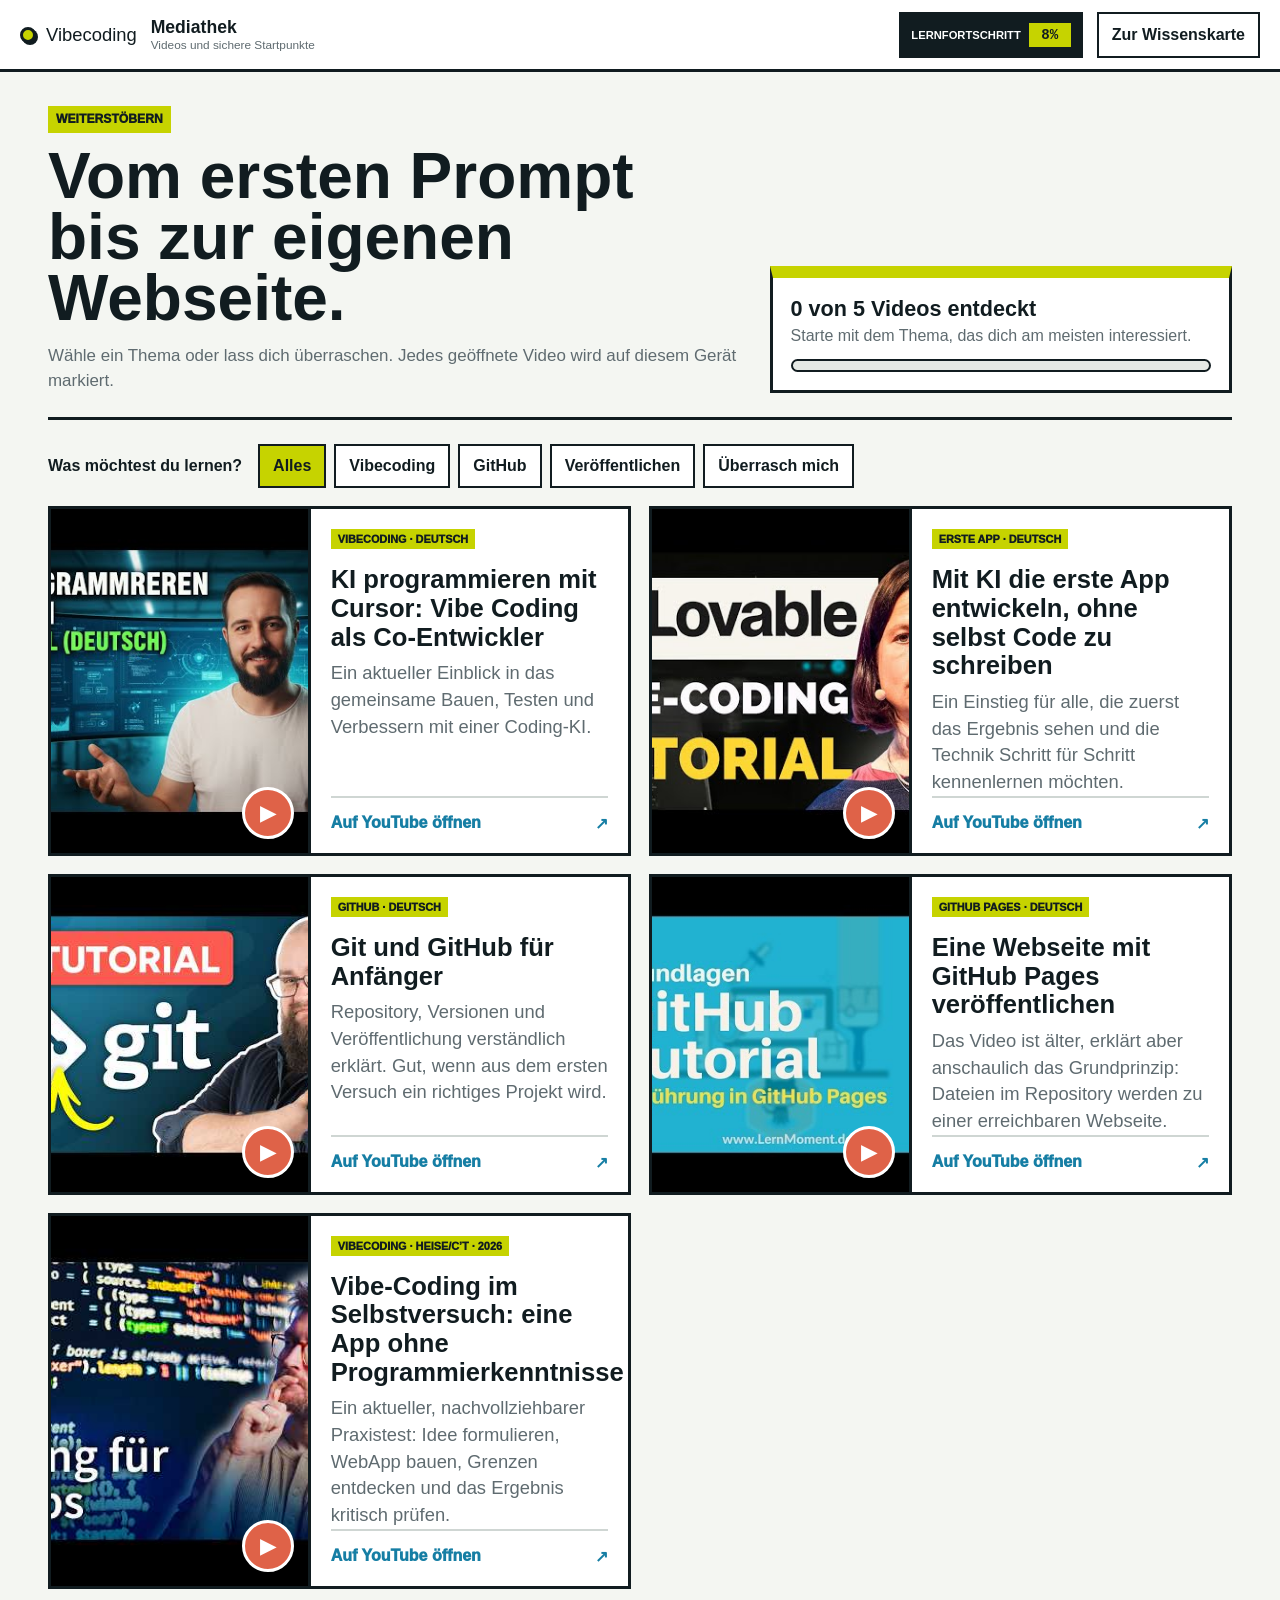
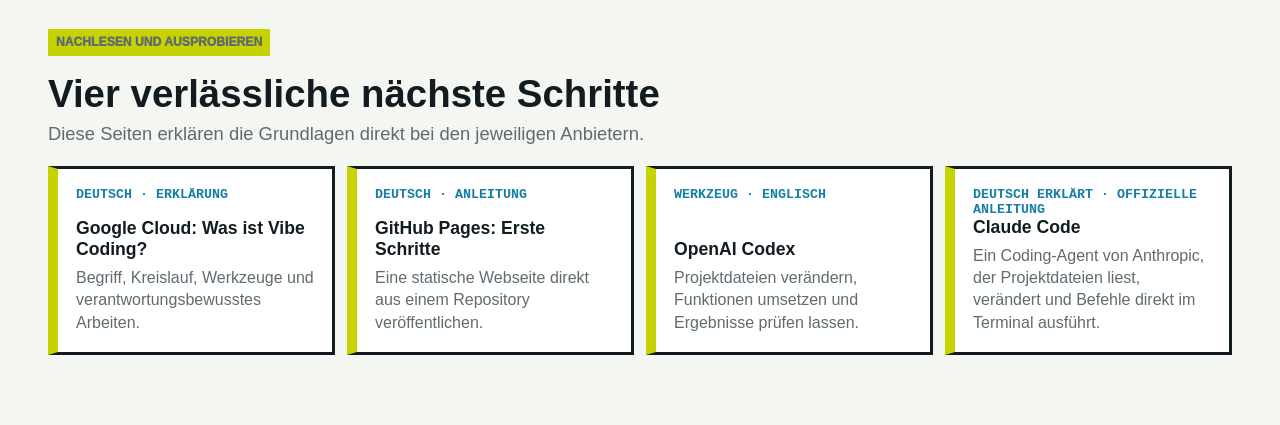
==== commit e3cc9b74: "Refine presentation flow and learning progress" ====
--- a/mediathek.html
+++ b/mediathek.html
@@ -6,10 +6,10 @@
   <meta name="theme-color" content="#C6D300">
   <meta name="description" content="Deutschsprachige Videos und offizielle Anleitungen zu Vibecoding, GitHub und GitHub Pages.">
   <title>Vibecoding Mediathek</title>
-  <link rel="manifest" href="manifest.json?v=4.2.5">
+  <link rel="manifest" href="manifest.json?v=4.3.1">
   <link rel="icon" href="icons/icon-192.svg" type="image/svg+xml">
   <link rel="apple-touch-icon" href="icons/icon-180.png">
-  <link rel="stylesheet" href="style.css?v=4.2.5">
+  <link rel="stylesheet" href="style.css?v=4.3.1">
 </head>
 <body class="knowledge-page media-page">
   <a class="skip-link" href="#media-content">Zum Inhalt springen</a>
@@ -19,7 +19,7 @@
     <div class="media-header-title"><b>Mediathek</b><span>Videos und sichere Startpunkte</span></div>
     <div class="learning-progress-control">
       <button class="learning-progress-button" id="learning-progress-button" type="button" aria-expanded="false" aria-controls="learning-progress-popover"><span>Lernfortschritt</span><b id="learning-progress-percent">0%</b></button>
-      <div class="learning-progress-popover" id="learning-progress-popover" hidden><b>Lernfortschritt</b><span id="learning-progress-summary">Es fehlen noch 7 von 7 Schritten.</span></div>
+      <div class="learning-progress-popover" id="learning-progress-popover" hidden><b>Lernfortschritt</b><span id="learning-progress-summary">Die Lernreise beginnt bei 0 %.</span></div>
     </div>
     <a class="media-back" href="wissen.html#uebersicht">Zur Wissenskarte</a>
   </header>
@@ -76,17 +76,18 @@
 
     <section class="resource-section" aria-labelledby="resource-title">
       <p class="journey-kicker">Nachlesen und ausprobieren</p>
-      <h2 id="resource-title">Drei verlässliche nächste Schritte</h2>
+      <h2 id="resource-title">Vier verlässliche nächste Schritte</h2>
       <p>Diese Seiten erklären die Grundlagen direkt bei den jeweiligen Anbietern.</p>
       <div class="resource-grid">
         <a class="resource-card" data-resource="google-vibe" href="https://cloud.google.com/discover/what-is-vibe-coding?hl=de" target="_blank" rel="noopener"><small>Deutsch · Erklärung</small><b>Google Cloud: Was ist Vibe Coding?</b><span>Begriff, Kreislauf, Werkzeuge und verantwortungsbewusstes Arbeiten.</span></a>
         <a class="resource-card" data-resource="github-pages" href="https://docs.github.com/de/pages/getting-started-with-github-pages" target="_blank" rel="noopener"><small>Deutsch · Anleitung</small><b>GitHub Pages: Erste Schritte</b><span>Eine statische Webseite direkt aus einem Repository veröffentlichen.</span></a>
         <a class="resource-card" data-resource="openai-codex" href="https://openai.com/codex/" target="_blank" rel="noopener"><small>Werkzeug · Englisch</small><b>OpenAI Codex</b><span>Projektdateien verändern, Funktionen umsetzen und Ergebnisse prüfen lassen.</span></a>
+        <a class="resource-card" data-resource="claude-code" href="https://docs.anthropic.com/en/docs/claude-code/getting-started" target="_blank" rel="noopener"><small>Deutsch erklärt · offizielle Anleitung</small><b>Claude Code</b><span>Ein Coding-Agent von Anthropic, der Projektdateien liest, verändert und Befehle direkt im Terminal ausführt.</span></a>
       </div>
     </section>
   </main>
 
   <div class="discovery-toast" id="discovery-toast" role="status" aria-live="polite" hidden></div>
-  <script src="mediathek.js?v=4.2.5"></script>
+  <script src="mediathek.js?v=4.3.1"></script>
 </body>
 </html>
--- a/style.css
+++ b/style.css
@@ -127,11 +127,11 @@
 .title-slide { padding: 0; }
 .title-photo { position: absolute; inset: 0; background: var(--ink) url("images/hero-workshop.png") center / cover no-repeat; }
 .title-veil { position: absolute; inset: 0 auto 0 0; width: 63%; background: rgba(17, 28, 32, .93); }
-.title-gbs-logo { display: block; width: 138px; height: auto; margin: 0 0 12px; border: 3px solid #fff; }
+.title-gbs-logo { display: block; width: 138px; height: auto; margin: 0 0 12px; border: 0; }
 .title-copy { position: relative; z-index: 2; display: grid; align-content: center; width: 60%; height: 100%; padding: 78px 40px 78px 72px; color: #fff; }
 .title-copy .lead { margin-bottom: 0; color: #f1f2ea; }
 .vibecoding-mark { margin: 0 0 16px; color: var(--lime); font-family: var(--mono); font-size: 1.35rem; font-weight: 900; text-transform: uppercase; }
-.title-event-bar { width: fit-content; max-width: 100%; margin: 0 0 28px; padding: 12px 17px; background: #657000; color: #fff; font-family: var(--mono); font-size: 1.05rem; font-weight: 950; text-transform: uppercase; }
+.title-event-bar { width: fit-content; max-width: 100%; margin: 0 0 28px; padding: 12px 17px; background: var(--lime); color: #fff; font-family: var(--mono); font-size: 1.05rem; font-weight: 950; text-shadow: 0 1px 2px rgba(17, 28, 32, .45); text-transform: uppercase; }
 .title-whisper { margin: 18px 0 0; color: #f1f2ea; font-size: clamp(1rem, 1.45vw, 1.35rem); font-weight: 650; }
 .title-date { width: fit-content; margin: 28px 0 0; padding-top: 8px; border-top: 3px solid var(--lime); color: #fff; font-family: var(--mono); font-size: .95rem; font-weight: 900; }
 .slide:not(.title-slide):not(.story-slide):not(.possibility-slide)::after { position: absolute; z-index: 1; bottom: 18px; left: 22px; width: 42px; height: 42px; background: url("images/gbs-logo-black.png") center / contain no-repeat; content: ""; pointer-events: none; }
@@ -181,11 +181,13 @@
 /* Bild der Woche */
 .story-slide { padding: 0; background: var(--ink); color: #fff; }
 .story-photo { position: absolute; inset: 0; background: url("images/bild-der-woche-story-tobias.png") center / cover no-repeat; }
-.story-copy { position: absolute; z-index: 2; right: 178px; bottom: 26px; left: 26px; display: grid; grid-template-columns: minmax(0, 1.2fr) minmax(300px, .8fr); align-items: center; gap: 36px; width: auto; min-height: 0; padding: 22px 46px 26px; border-left: 10px solid var(--lime); background: rgba(17, 28, 32, .92); }
+.story-copy { position: absolute; z-index: 2; right: 178px; bottom: 58px; left: 26px; display: grid; grid-template-columns: minmax(0, 1fr) auto; align-items: center; gap: 36px; width: auto; min-height: 0; padding: 22px 46px 26px; border-left: 10px solid var(--lime); background: rgba(17, 28, 32, .92); }
 .story-title, .story-action { min-width: 0; }
 .story-copy .eyebrow { margin-bottom: 9px; }
 .story-copy h2 { font-size: 2.7rem; }
 .story-copy .lead { margin: 0; color: #eef0ea; font-size: 1.18rem; }
+.story-live-prompt { max-width: 0; margin: 0; padding: 0; overflow: hidden; opacity: 0; color: var(--ink); font-family: var(--display); font-size: 1.3rem; font-weight: 900; white-space: nowrap; transform: translateX(20px); transition: max-width 420ms ease, padding 420ms ease, opacity 420ms ease, transform 420ms ease; }
+.story-live-prompt.is-visible { max-width: 340px; padding: 16px 20px; opacity: 1; background: var(--lime); transform: translateX(0); }
 .switch-link { display: inline-flex; align-items: center; gap: 26px; min-height: 52px; margin-top: 18px; padding: 14px 18px; border: 3px solid #fff; background: var(--lime); color: var(--ink); font-weight: 900; text-decoration: none; }
 .story-labels { position: absolute; z-index: 3; top: 72px; right: 0; left: 0; display: grid; grid-template-columns: repeat(3, 1fr); gap: 8px; padding: 0 24px; }
 .story-labels span { padding: 8px 10px; background: rgba(17, 28, 32, .9); color: #fff; font-size: .95rem; font-weight: 900; text-align: center; }
@@ -195,7 +197,7 @@
 .presentation-cycle { position: relative; width: 580px; height: 580px; margin: 12px auto 0; }
 .presentation-cycle-track { position: absolute; inset: 0; transform: rotate(var(--deck-cycle-turn)); transition: transform 800ms cubic-bezier(.2, .85, .25, 1); }
 .presentation-cycle .cycle-ring { position: absolute; inset: 82px; border: 5px dashed var(--ink); border-radius: 50%; }
-.cycle-node { position: absolute; z-index: 3; display: grid; place-content: center; width: 138px; height: 138px; border: 4px solid var(--ink); border-radius: 50%; background: var(--panel); box-shadow: 5px 5px 0 var(--ink); color: var(--ink); cursor: pointer; text-align: center; transition: transform 140ms ease, background 140ms ease; }
+.cycle-node { position: absolute; z-index: 3; display: grid; place-content: center; width: 138px; height: 138px; border: 4px solid var(--ink); border-radius: 50%; background: #fff; box-shadow: 5px 5px 0 var(--ink); color: var(--ink); text-align: center; transition: transform 140ms ease, background 140ms ease; }
 .cycle-node:hover, .cycle-node:focus-visible { transform: scale(1.05); }
 .cycle-node.is-active, .cycle-node.is-visited { background: var(--lime); }
 .cycle-node.is-active::after { position: absolute; top: -10px; left: 50%; width: 16px; height: 16px; border: 3px solid var(--ink); border-radius: 50%; background: var(--coral); content: ""; transform-origin: 0 79px; animation: cycle-marker 650ms ease both; }
@@ -211,10 +213,10 @@
 .cycle-core strong { color: var(--lime); font-family: var(--display); font-size: 1.45rem; }
 .cycle-core p { margin: 12px 0 0; font-size: 1rem; }
 .cycle-direction { display: block; margin-bottom: 7px; color: var(--lime); font-size: 1.65rem; font-weight: 900; }
-.cycle-auto-button { position: absolute; z-index: 8; right: -76px; bottom: 32px; display: grid; place-items: center; width: 58px; height: 58px; border: 3px solid var(--ink); border-radius: 50%; background: var(--lime); color: var(--ink); cursor: pointer; font-size: 1.8rem; }
+.cycle-auto-button { position: absolute; z-index: 8; right: -190px; bottom: 34px; display: inline-flex; align-items: center; justify-content: center; gap: 9px; min-width: 178px; min-height: 54px; padding: 9px 14px; border: 3px solid var(--ink); border-radius: 6px; background: var(--lime); color: var(--ink); cursor: pointer; }
+.cycle-auto-button span { font-size: 1.55rem; font-weight: 950; line-height: 1; }
+.cycle-auto-button b { font-size: .88rem; white-space: nowrap; }
 .cycle-auto-button:hover, .cycle-auto-button:focus-visible { outline: 4px solid var(--blue-soft); outline-offset: 3px; }
-.cycle-auto-button.is-running { background: var(--ink); color: var(--lime); animation: gear-turn 4s linear infinite; }
-@keyframes gear-turn { to { transform: rotate(360deg); } }
 
 /* Projektordner */
 .folder-layout { display: grid; grid-template-columns: minmax(300px, .8fr) minmax(460px, 1.2fr); gap: 70px; align-items: center; max-width: 1120px; margin-top: 44px; }
@@ -234,12 +236,15 @@
 .mini-page b { font-size: 1.15rem; }
 .mini-page p { width: 86%; height: 34px; margin: 0; border-top: 5px solid #dce2df; border-bottom: 5px solid #dce2df; }
 .mini-page button { min-height: 34px; padding: 5px 12px; border: 2px solid var(--ink); background: var(--lime); font-weight: 900; }
+.mini-demo-result { display: none; width: 100%; padding: 7px 9px; border-left: 6px solid var(--lime); background: var(--ink); color: #fff; font-family: var(--mono); font-size: .68rem; font-weight: 800; }
+.file-live-preview.is-demo-running .mini-demo-result { display: block; animation: mini-result-in 320ms ease both; }
+.file-live-preview.is-demo-running .mini-page i { width: 92%; transition: width 420ms ease; }
+.file-live-preview.is-demo-running .mini-page button { background: var(--ink); color: var(--lime); }
 .file-live-preview[data-file-mode="css"] .mini-page { background: #edf5f7; box-shadow: inset 12px 0 0 var(--blue); }
 .file-live-preview[data-file-mode="css"] .mini-page b { color: var(--blue); }
-.file-live-preview[data-file-mode="js"] .mini-page button { animation: mini-button 750ms ease infinite alternate; }
 .file-live-preview[data-file-mode="images"] .mini-page { min-height: 205px; background: #e8ece9 url("images/hero-workshop.png") center / contain no-repeat; }
 .file-live-preview[data-file-mode="images"] .mini-page > * { visibility: hidden; }
-@keyframes mini-button { to { transform: translateX(20px); background: var(--coral); } }
+@keyframes mini-result-in { from { opacity: 0; transform: translateY(8px); } to { opacity: 1; transform: translateY(0); } }
 .file-preview-copy span { display: inline-block; padding: 5px 8px; background: var(--ink); color: var(--lime); font-family: var(--mono); font-weight: 900; }
 .file-preview-copy b { display: block; margin-top: 17px; font-family: var(--display); font-size: 1.35rem; line-height: 1.2; }
 .file-preview-copy p { margin: 11px 0 0; color: var(--muted); line-height: 1.45; }
@@ -297,13 +302,12 @@
 /* Rückkehr zu Codex */
 .check-slide { background: var(--ink); color: #fff; }
 .check-slide .lead { color: #e6e9e6; }
-.deploy-keywords { display: flex; flex-wrap: wrap; gap: 10px; margin-top: 28px; }
-.deploy-keywords span { padding: 9px 12px; border: 2px solid #fff; background: transparent; color: #fff; font-family: var(--mono); font-size: .9rem; font-weight: 900; }
-.control-note { max-width: 860px; margin-top: 46px; padding: 28px; border-left: 12px solid var(--lime); background: #1b2a2f; }
-.control-note b { color: var(--lime); font-family: var(--display); font-size: 1.45rem; }
-.control-note p { margin-bottom: 0; }
-.folder-open-button { min-height: 46px; margin-top: 18px; padding: 10px 14px; border: 2px solid #fff; background: var(--lime); color: var(--ink); cursor: pointer; font-weight: 900; }
-.folder-open-status { color: #cbd4d0; font-family: var(--mono); font-size: .77rem; overflow-wrap: anywhere; }
+.ftp-info-button { min-height: 52px; margin-top: 40px; padding: 10px 16px; border: 3px solid #fff; background: var(--lime); color: var(--ink); cursor: pointer; font-weight: 900; }
+.ftp-info-button:hover, .ftp-info-button:focus-visible { outline: 4px solid var(--blue); outline-offset: 4px; }
+.ftp-info { max-width: 680px; margin-top: 20px; padding: 20px 22px; border-left: 10px solid var(--lime); background: #1b2a2f; }
+.ftp-info[hidden] { display: none; }
+.ftp-info b { color: var(--lime); font-family: var(--display); font-size: 1.3rem; }
+.ftp-info p { margin: 8px 0 0; color: #e6e9e6; }
 
 /* Grösster Vorteil */
 .possibility-slide { background: var(--ink); color: #fff; }
@@ -356,27 +360,25 @@
 .overview-card small { display: block; margin-bottom: 10px; color: var(--muted); font-family: var(--mono); }
 .overview-card.is-active { border-color: var(--ink); background: var(--lime); }
 .dialog-close { position: absolute; z-index: 2; top: 20px; right: 20px; display: grid; place-items: center; width: 46px; height: 46px; border: 2px solid var(--ink); border-radius: 50%; background: var(--lime); font-size: 1.6rem; font-weight: 900; cursor: pointer; }
-.platform-dialog, .file-dialog { width: min(1240px, 95vw); max-height: 92vh; padding: 32px 34px; overflow: auto; border: var(--border); background: var(--paper); box-shadow: var(--shadow); }
-.platform-dialog h2, .file-dialog h2 { font-size: 2.55rem; }
+.platform-dialog { width: fit-content; max-width: 96vw; max-height: 96vh; padding: 0; overflow: visible; border: 0; outline: 0; background: transparent; box-shadow: none; }
+.platform-dialog::backdrop { background: rgba(17, 28, 32, .82); backdrop-filter: blur(9px); }
+.file-dialog { width: min(1240px, 95vw); max-height: 92vh; padding: 32px 34px; overflow: auto; border: var(--border); background: var(--paper); box-shadow: var(--shadow); }
+.file-dialog h2 { font-size: 2.55rem; }
 .dialog-lead, .file-dialog-lead { max-width: 900px; font-size: 1.25rem; font-weight: 700; }
 .dialog-close-hint { margin: 0; color: var(--muted); font-size: .84rem; font-weight: 800; }
-.platform-gallery { display: grid; grid-template-columns: minmax(0, 1fr); gap: 18px; margin-top: 24px; }
-.platform-gallery.has-two { grid-template-columns: 1fr 1fr; }
+.platform-gallery { display: grid; grid-template-columns: minmax(0, 1fr); align-items: center; justify-items: center; width: fit-content; gap: 18px; margin: 0; }
+.platform-gallery.has-two { grid-template-columns: auto auto; }
 .platform-gallery figure { min-width: 0; margin: 0; }
-.platform-gallery img { display: block; width: 100%; height: min(58vh, 660px); border: 2px solid var(--line); background: #fff; object-fit: contain; }
-.platform-gallery.has-two img { height: min(52vh, 590px); }
-.platform-gallery figcaption { padding: 10px 4px 0; color: var(--muted); font-weight: 700; }
+.platform-gallery img { display: block; max-width: 100%; }
 .dialog-device { display: grid; justify-items: center; align-items: start; }
-.dialog-device-screen { position: relative; display: grid; place-items: center; max-width: 100%; background: #111b1f; cursor: pointer; }
-.dialog-device-screen img { position: absolute; inset: 22px 12px 14px; display: block; width: calc(100% - 24px); height: calc(100% - 36px); max-width: none; max-height: none; border: 0; background: #fff; object-fit: contain; }
-.dialog-device.desktop .dialog-device-screen { width: min(100%, 1040px); height: min(54vh, 610px); padding: 18px; border: 14px solid #697176; border-bottom-width: 20px; border-radius: 15px 15px 5px 5px; background: #697176; box-shadow: 0 14px 26px rgba(17, 28, 32, .22); }
-.dialog-device.desktop .dialog-device-screen::before { position: absolute; z-index: 2; top: 5px; left: 50%; width: 7px; height: 7px; border-radius: 50%; background: #20282c; content: ""; transform: translateX(-50%); }
-.dialog-device.desktop .dialog-device-screen::after { position: absolute; z-index: -1; right: -8%; bottom: -36px; left: -8%; height: 30px; border-radius: 2px 2px 22px 22px; background: #8e969a; box-shadow: 0 8px 12px rgba(17, 28, 32, .2); content: ""; }
-.dialog-device.desktop figcaption { margin-top: 42px; }
-.dialog-device.mobile .dialog-device-screen { width: min(100%, 300px); height: min(62vh, 650px); padding: 14px 8px 12px; border: 9px solid #242127; border-radius: 54px; background: #242127; box-shadow: -3px 0 0 #5b505f, 3px 0 0 #5b505f, 0 15px 28px rgba(17, 28, 32, .25); }
-.dialog-device.mobile .dialog-device-screen img { inset: 14px 8px 12px; width: calc(100% - 16px); height: calc(100% - 26px); border-radius: 39px; }
-.dialog-device.mobile .dialog-device-screen::before { position: absolute; z-index: 2; top: 9px; left: 50%; width: 88px; height: 25px; border-radius: 18px; background: #0c1114; content: ""; transform: translateX(-50%); }
-.dialog-device.mobile .dialog-device-screen::after { position: absolute; z-index: 2; bottom: 6px; left: 50%; width: 92px; height: 5px; border-radius: 8px; background: #7e8988; content: ""; transform: translateX(-50%); }
+.dialog-device-screen { position: relative; display: grid; place-items: center; max-width: 100%; cursor: pointer; }
+.dialog-device-screen .dialog-device-render { display: block; width: 100%; height: 100%; max-width: none; max-height: none; border: 0; object-fit: contain; filter: drop-shadow(0 16px 18px rgba(17, 28, 32, .22)); }
+.dialog-device.desktop { width: min(92vw, 1120px, calc(88vh * 1.599)); }
+.dialog-device.desktop .dialog-device-screen { width: 100%; aspect-ratio: 1586 / 992; }
+.dialog-device.mobile { width: min(42vw, 390px, calc(88vh * .667)); }
+.dialog-device.mobile .dialog-device-screen { width: 100%; aspect-ratio: 1024 / 1536; }
+.platform-gallery.has-two .dialog-device.desktop { width: min(45vw, 630px, calc(82vh * 1.599)); }
+.platform-gallery.has-two .dialog-device.mobile { width: min(39vw, 360px, calc(82vh * .667)); }
 .file-dialog-body { display: grid; grid-template-columns: 1fr 1fr; gap: 28px; margin-top: 26px; }
 .file-dialog-body > div { padding: 24px; border-top: 9px solid var(--lime); background: var(--panel); }
 .file-dialog-body > div:last-child { border-top-color: var(--blue); }
@@ -512,7 +514,7 @@
   .cycle-core { top: 106px; left: 106px; width: 138px; height: 138px; padding: 15px; }
   .cycle-core strong { font-size: .95rem; }
   .cycle-core p { font-size: .72rem; }
-  .cycle-auto-button { right: -2px; bottom: -58px; width: 50px; height: 50px; }
+  .cycle-auto-button { right: 0; bottom: -66px; min-width: 164px; min-height: 50px; }
   .folder-layout, .publish-routes, .quick-tools, .balance-grid, .possibility-scale, .knowledge-slide, .file-dialog-body, .knowledge-hero, .knowledge-cycle, .start-check, .knowledge-ideas, .prompt-formula, .knowledge-tools, .safety-list { grid-template-columns: 1fr; }
   .folder-layout { gap: 34px; margin-top: 40px; }
   .file-live-preview { grid-template-columns: 1fr; }
@@ -732,7 +734,7 @@
 .panel-label { display: inline-block; margin-bottom: 13px; color: #526167; font-family: var(--mono); font-size: .72rem; font-weight: 900; text-transform: uppercase; }
 
 .journey-intro.is-active { display: grid; grid-template-columns: minmax(0, 1.12fr) minmax(360px, .88fr); min-height: 100%; background: var(--ink); color: #fff; }
-.journey-intro-copy { align-self: start; width: min(820px, 100%); margin-left: max(28px, calc((100vw - 1240px) / 2)); padding: 44px 46px 54px 0; }
+.journey-intro-copy { align-self: center; width: 100%; margin-left: 0; padding: 44px 46px 54px max(28px, calc((100vw - 1240px) / 2)); }
 .journey-intro h1 { max-width: 780px; margin: 0; font-size: clamp(3.1rem, 5.6vw, 6.2rem); line-height: .94; overflow-wrap: anywhere; }
 .journey-intro .journey-lead { max-width: 720px; margin-top: 24px; color: #e1e7e4; }
 .journey-intro-visual { position: relative; min-height: 100%; margin: 0; overflow: hidden; border-left: 4px solid var(--lime); background: #d9ddda; }
@@ -864,7 +866,7 @@
 .hub-heading h2 { margin-bottom: 8px; }
 .hub-heading p:not(.journey-kicker) { max-width: 760px; color: #d7dfdc; }
 .hub-heading .secondary-button { flex: 0 0 auto; color: var(--ink); }
-.hub-grid { display: grid; grid-template-columns: repeat(5, minmax(0, 1fr)); gap: 10px; margin-top: 24px; }
+.hub-grid { display: grid; grid-template-columns: repeat(6, minmax(0, 1fr)); gap: 10px; margin-top: 24px; }
 .hub-card { display: flex; flex-direction: column; min-height: 155px; padding: 16px; border: 2px solid #5b696d; border-left: 7px solid var(--lime); background: #17252a; color: #fff; cursor: pointer; text-align: left; text-decoration: none; transition: border-color 160ms ease, transform 160ms ease; }
 .hub-card span { color: var(--lime); font-family: var(--mono); font-size: .73rem; font-weight: 900; }
 .hub-card b { margin-top: auto; font-size: .98rem; }
@@ -874,11 +876,6 @@
 .hub-card.is-discovered::after { align-self: end; margin-top: 5px; color: var(--lime); content: "Entdeckt"; font-family: var(--mono); font-size: .66rem; font-weight: 900; }
 .hub-card-media { background: var(--lime); color: var(--ink); }
 .hub-card-media span, .hub-card-media small { color: var(--ink); }
-.hub-links { display: grid; grid-template-columns: 1fr 1fr; gap: 10px; margin-top: 16px; }
-.hub-links a { display: flex; align-items: center; justify-content: space-between; gap: 18px; min-height: 66px; padding: 12px 16px; border: 2px solid #5b696d; background: #fff; color: var(--ink); text-decoration: none; }
-.hub-links a:hover, .hub-links a:focus-visible { border-color: var(--lime); }
-.hub-links span { color: var(--muted); font-size: .88rem; }
-.hub-video-link { box-shadow: inset 9px 0 0 var(--coral); }
 
 .journey-nav { position: relative; z-index: 25; display: grid; grid-template-columns: auto minmax(0, 1fr) auto; align-items: center; gap: 18px; min-height: 72px; padding: 10px max(18px, calc((100vw - 1240px) / 2)); padding-bottom: max(10px, env(safe-area-inset-bottom)); border-top: 3px solid var(--ink); background: #fff; }
 .journey-nav > span { color: var(--muted); font-size: .85rem; font-weight: 800; text-align: center; }
@@ -933,17 +930,20 @@
 .discovery-toast[hidden] { display: none; }
 @keyframes toast-in { from { opacity: 0; transform: translate(-50%, -14px); } to { opacity: 1; transform: translate(-50%, 0); } }
 
-@media (max-height: 760px) and (min-width: 721px) {
-  .journey-intro-copy { padding-top: 28px; padding-bottom: 34px; }
-  .journey-intro h1 { font-size: 4.15rem; }
-  .journey-intro .journey-lead { margin-top: 16px; margin-bottom: 18px; font-size: 1.02rem; }
-  .journey-intro .choice-field { margin-top: 18px; }
-  .journey-intro .choice-card { min-height: 76px; }
+@media (max-height: 850px) and (min-width: 721px) {
+  .journey-header.knowledge-header, .journey-nav { min-height: 62px; }
+  .journey-intro-copy { padding-top: 18px; padding-bottom: 20px; }
+  .journey-intro h1 { font-size: clamp(3rem, 5vw, 4.35rem); }
+  .journey-intro .journey-lead { margin-top: 12px; margin-bottom: 10px; font-size: .98rem; line-height: 1.35; }
+  .journey-intro .choice-field { margin-top: 10px; }
+  .journey-intro .choice-field legend { margin-bottom: 7px; }
+  .journey-intro .choice-card { min-height: 62px; padding: 10px 12px; }
+  .journey-intro .choice-card span { margin-top: 2px; font-size: .8rem; }
 }
 
 @media (max-width: 1000px) {
   .journey-intro.is-active { grid-template-columns: 1fr 37%; }
-  .journey-intro-copy { margin-left: 28px; }
+  .journey-intro-copy { padding-left: 28px; }
   .journey-intro h1 { font-size: clamp(2.8rem, 6vw, 5rem); }
   .example-grid { grid-template-columns: repeat(2, minmax(0, 1fr)); }
   .orbit-layout { grid-template-columns: minmax(390px, .9fr) minmax(300px, 1.1fr); gap: 30px; }
@@ -977,20 +977,23 @@
   .journey-intro-visual { flex: 0 0 25vh; min-height: 170px; border-bottom: 4px solid var(--lime); border-left: 0; }
   .journey-intro-visual img { object-position: 68% 54%; }
   .journey-intro-visual figcaption { right: 12px; bottom: 10px; left: 12px; padding: 10px 12px; font-size: .84rem; }
-  .choice-grid, .example-grid, .route-result, .hub-links { grid-template-columns: 1fr; }
+  .choice-grid, .example-grid, .route-result { grid-template-columns: 1fr; }
   .choice-card { min-height: 74px; }
   .explain-stage { grid-template-columns: 1fr; gap: 10px; }
   .explain-arrow { min-height: 26px; transform: rotate(90deg); font-size: 1.5rem; }
   .speech-panel { min-height: 0; padding: 18px; box-shadow: 4px 4px 0 var(--ink); }
   .orbit-layout { grid-template-columns: 1fr; gap: 24px; }
-  .cycle-orbit { width: min(82vw, 350px); }
+  .cycle-orbit { width: min(78vw, 330px); touch-action: manipulation; }
   .cycle-stop { width: 88px; height: 88px; }
   .orbit-node-content b { font-size: .78rem; }
   .orbit-node-content small { font-size: .62rem; }
-  .orbit-core { inset: 31%; padding: 8px; }
-  .orbit-core b { font-size: .9rem; }
-  .orbit-core span { font-size: .58rem; }
-  .cycle-feedback { min-height: 0; padding: 20px; box-shadow: 5px 5px 0 var(--lime); }
+  .orbit-core { inset: 29%; min-width: 132px; min-height: 132px; padding: 10px; box-shadow: 0 0 0 7px rgba(198, 211, 0, .35); }
+  .orbit-core b { font-size: .92rem; }
+  .orbit-core span { margin-top: 5px; font-size: .6rem; }
+  .cycle-feedback { min-height: 0; padding: 15px 17px; box-shadow: 4px 4px 0 var(--lime); }
+  .cycle-feedback .panel-label { margin-bottom: 6px; }
+  .cycle-feedback b { font-size: 1.25rem; }
+  .cycle-feedback p { margin-top: 8px; font-size: .88rem; line-height: 1.35; }
   .cycle-feedback, .example-lesson { grid-template-columns: 1fr; gap: 5px; }
   .cycle-dialog { width: calc(100vw - 10px); height: calc(100dvh - 10px); }
   .cycle-dialog-circle { width: min(82vw, 460px); height: min(82vw, 460px); padding: 44px; box-shadow: 8px 8px 0 var(--lime); }
@@ -1012,7 +1015,6 @@
   .hub-heading { align-items: start; flex-direction: column; }
   .hub-grid { grid-template-columns: 1fr 1fr; }
   .hub-card { min-height: 138px; }
-  .hub-links a { align-items: flex-start; flex-direction: column; gap: 4px; }
   .journey-nav { min-height: 66px; grid-template-columns: auto minmax(0, 1fr) auto; gap: 8px; padding: 8px 10px; padding-bottom: max(8px, env(safe-area-inset-bottom)); }
   .journey-nav > span { font-size: .72rem; }
   .journey-nav button { min-width: 0; min-height: 46px; padding: 7px 11px; }
@@ -1090,7 +1092,7 @@
 .resource-section { margin-top: 40px; }
 .resource-section h2 { margin-bottom: 8px; font-size: clamp(1.8rem, 3vw, 2.7rem); }
 .resource-section > p { margin: 0 0 18px; color: var(--muted); }
-.resource-grid { display: grid; grid-template-columns: repeat(3, minmax(0, 1fr)); gap: 12px; }
+.resource-grid { display: grid; grid-template-columns: repeat(4, minmax(0, 1fr)); gap: 12px; }
 .resource-card { display: flex; flex-direction: column; min-height: 170px; padding: 18px; border: 3px solid var(--ink); border-left: 10px solid var(--lime); background: #fff; color: var(--ink); text-decoration: none; }
 .resource-card:hover, .resource-card:focus-visible { border-left-color: var(--blue); }
 .resource-card.is-visited { border-left-color: #4e8a39; box-shadow: inset 0 -7px 0 #dcebd7; }
